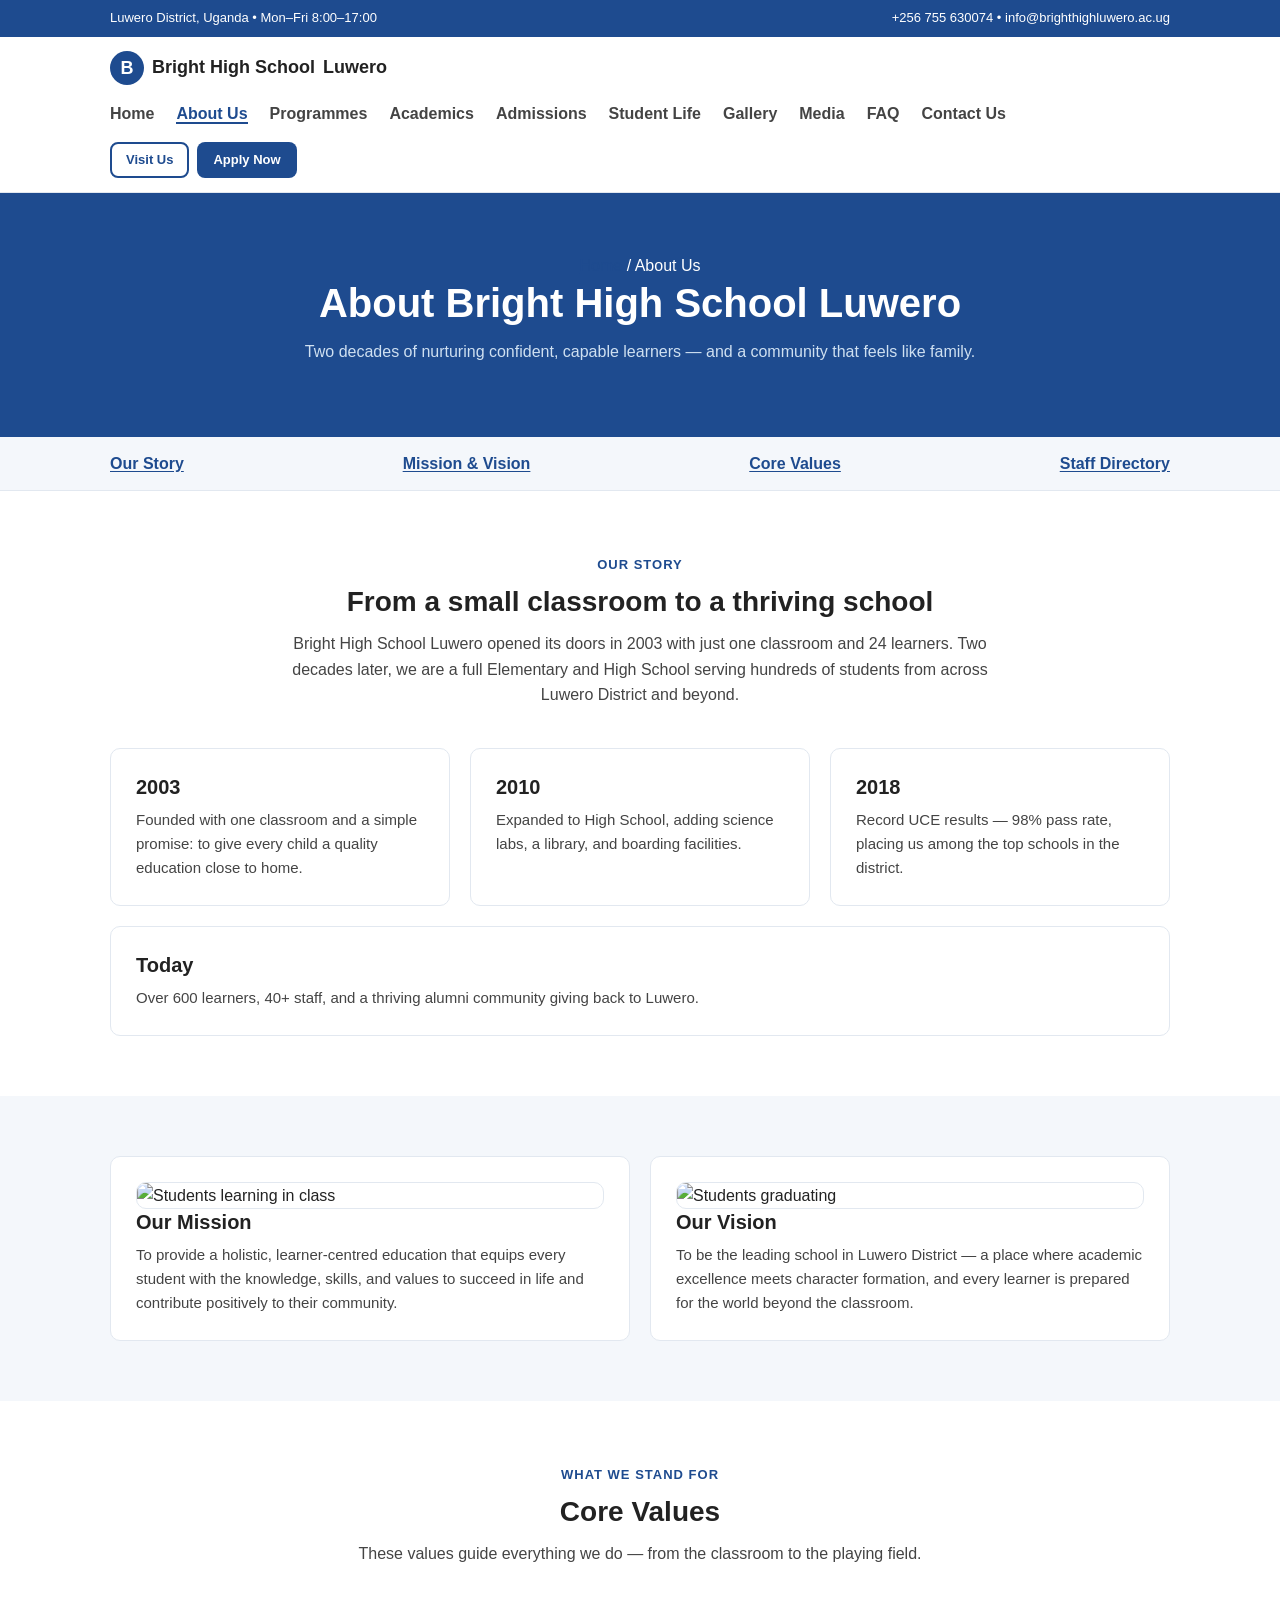
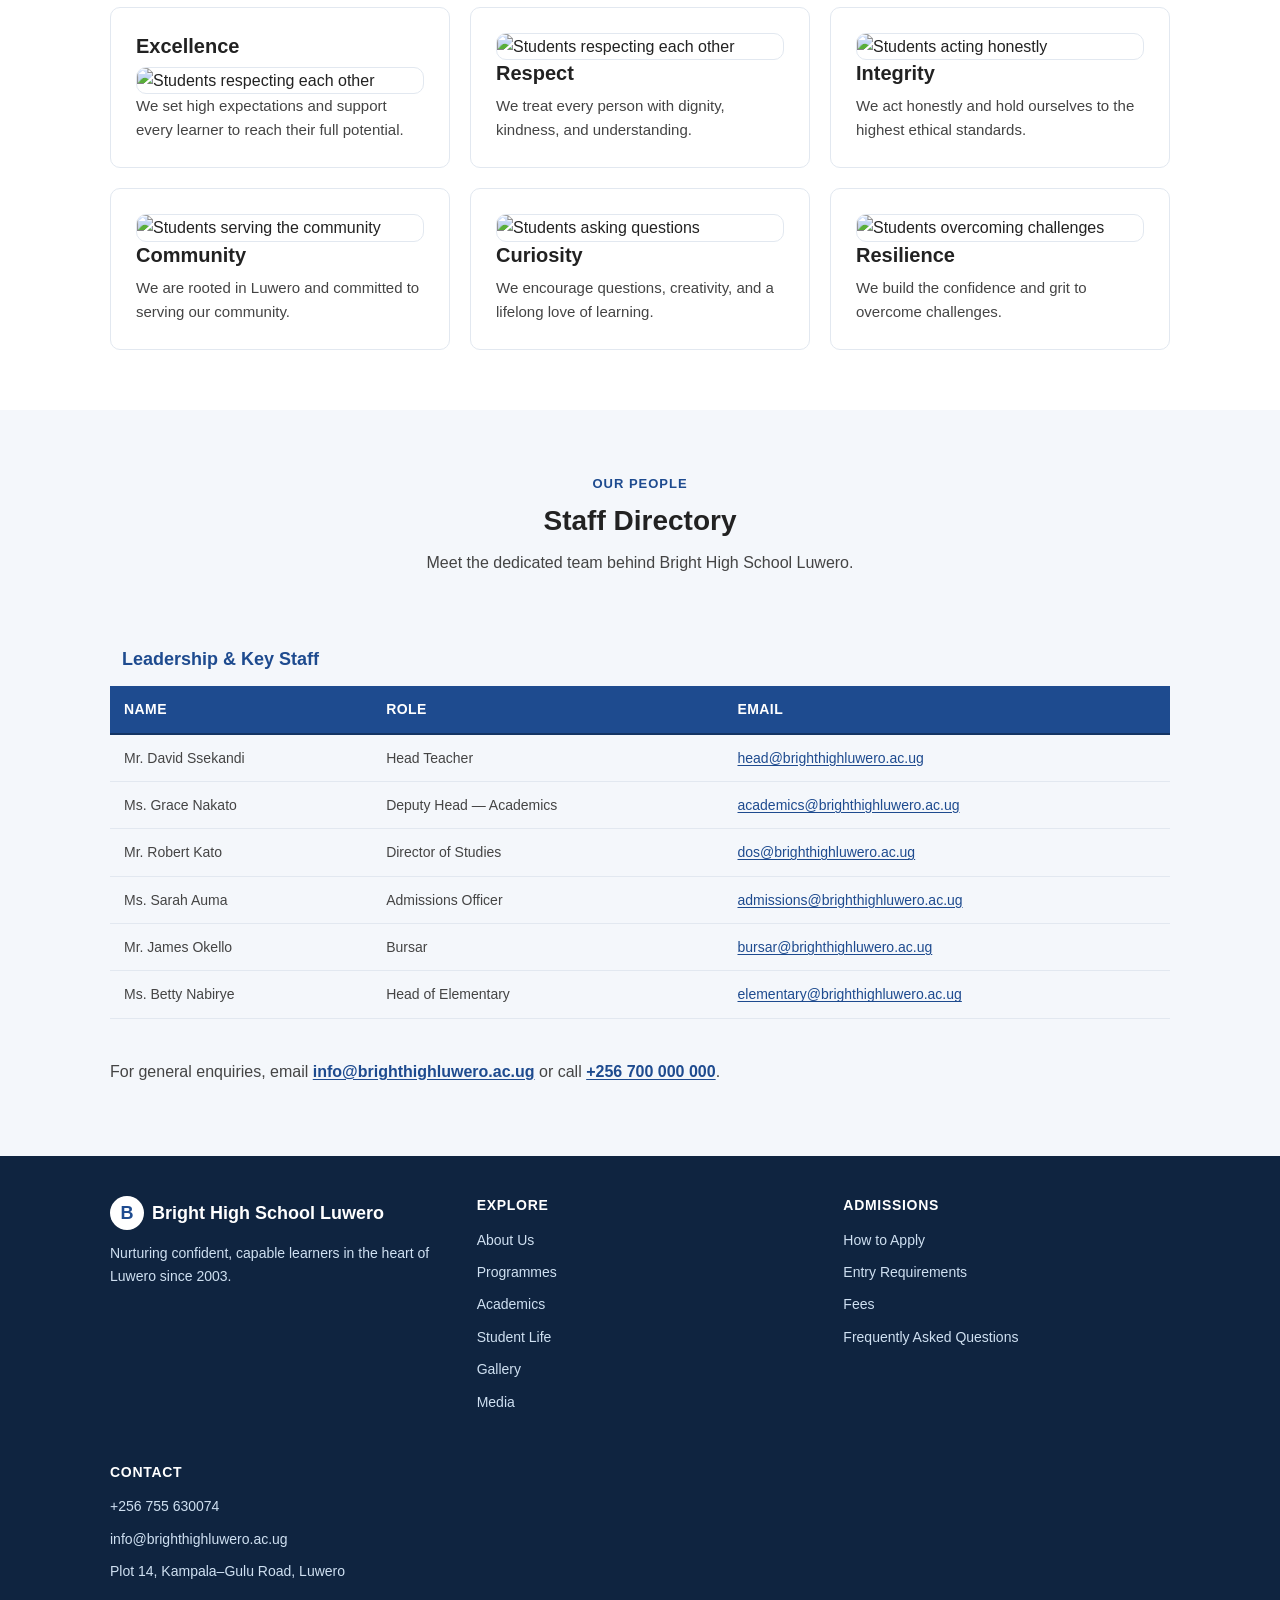
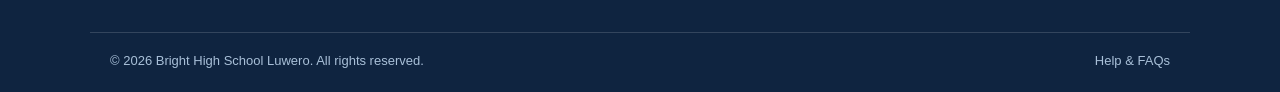
==== about.html @ 161c46fe "Add files via upload" ====
<!DOCTYPE html>
<html lang="en">
<head>
  <meta charset="UTF-8">
  <meta name="viewport" content="width=device-width, initial-scale=1.0">
  <title>About Us — Bright High School Luwero</title>
  <meta name="description" content="Learn about Bright High School Luwero — our story, mission, values, and staff.">
  <link rel="stylesheet" href="css/style.css">
</head>
<body>
  <a class="skip-link" href="#main">Skip to main content</a>

  <div class="topbar">
    <div class="container">
      <span>Luwero District, Uganda • Mon–Fri 8:00–17:00</span>
      <span>
        <a href="tel:+256755630074">+256 755 630074</a> •
        <a href="mailto:info@brighthighluwero.ac.ug">info@brighthighluwero.ac.ug</a>
      </span>
    </div>
  </div>

  <header class="site-header">
    <div class="container nav">
      <a class="brand" href="index.html">
        <span class="brand__mark">B</span>
        Bright High School
        <span>Luwero</span>
      </a>
      <nav aria-label="Main navigation">
        <ul class="nav__links">
          <li><a href="index.html">Home</a></li>
          <li><a href="about.html" aria-current="page">About Us</a></li>
          <li><a href="services.html">Programmes</a></li>
          <li><a href="academics.html">Academics</a></li>
          <li><a href="admissions.html">Admissions</a></li>
          <li><a href="student-life.html">Student Life</a></li>
          <li><a href="gallery.html">Gallery</a></li>
          <li><a href="media.html">Media</a></li>
          <li><a href="faq.html">FAQ</a></li>
          <li><a href="contact.html">Contact Us</a></li>
        </ul>
      </nav>
      <div class="nav__cta">
        <a class="btn btn--outline btn--sm" href="contact.html">Visit Us</a>
        <a class="btn btn--primary btn--sm" href="admissions.html">Apply Now</a>
      </div>
    </div>
  </header>

  <main id="main">
    <section class="page-banner">
      <div class="container">
        <nav aria-label="Breadcrumb">
          <a href="index.html">Home</a> <span>/</span> About Us
        </nav>
        <h1>About Bright High School Luwero</h1>
        <p>Two decades of nurturing confident, capable learners — and a community that feels like family.</p>
      </div>
    </section>

    <nav class="quicknav" aria-label="Page sections">
      <div class="container">
        <a href="#story">Our Story</a>
        <a href="#mission">Mission &amp; Vision</a>
        <a href="#values">Core Values</a>
        <a href="#staff">Staff Directory</a>
      </div>
    </nav>

    <!-- ===== OUR STORY ===== -->
    <section class="block" id="story">
      <div class="container">
        <div class="section-head">
          <span class="kicker">Our Story</span>
          <h2>From a small classroom to a thriving school</h2>
          <p>Bright High School Luwero opened its doors in 2003 with just one classroom and 24 learners. Two decades later, we are a full Elementary and High School serving hundreds of students from across Luwero District and beyond.</p>
        </div>
        <div class="card-grid">
          <article class="card">
            <h3>2003</h3>
            <p>Founded with one classroom and a simple promise: to give every child a quality education close to home.</p>
          </article>
          <article class="card">
            <h3>2010</h3>
            <p>Expanded to High School, adding science labs, a library, and boarding facilities.</p>
          </article>
          <article class="card">
            <h3>2018</h3>
            <p>Record UCE results — 98% pass rate, placing us among the top schools in the district.</p>
          </article>
          <article class="card">
            <h3>Today</h3>
            <p>Over 600 learners, 40+ staff, and a thriving alumni community giving back to Luwero.</p>
          </article>
        </div>
      </div>
    </section>

    <!-- ===== MISSION & VISION ===== -->
    <section class="block bg-soft" id="mission">
      <div class="container">
        <div class="card-grid">
          <article class="card">
            <img class="card__img" src="images/A1 (20).jpeg" alt="Students learning in class">
            <h3>Our Mission</h3>
            <p>To provide a holistic, learner-centred education that equips every student with the knowledge, skills, and values to succeed in life and contribute positively to their community.</p>
          </article>
          <article class="card">
            <img class="card__img" src="images/A1 (12).jpeg" alt="Students graduating">
            <h3>Our Vision</h3>
            <p>To be the leading school in Luwero District — a place where academic excellence meets character formation, and every learner is prepared for the world beyond the classroom.</p>
          </article>
        </div>
      </div>
    </section>

    <!-- ===== CORE VALUES ===== -->
    <section class="block" id="values">
      <div class="container">
        <div class="section-head">
          <span class="kicker">What We Stand For</span>
          <h2>Core Values</h2>
          <p>These values guide everything we do — from the classroom to the playing field.</p>
        </div>
        <div class="card-grid">
          <article class="card">
            <h3>Excellence</h3>
            <img class="card__img" src="images/A1 (16).jpeg" alt="Students respecting each other">
            <p>We set high expectations and support every learner to reach their full potential.</p>
          </article>
          <article class="card">
            <img class="card__img" src="images/A1 (13).jpeg" alt="Students respecting each other">
            <h3>Respect</h3>
            <p>We treat every person with dignity, kindness, and understanding.</p>
          </article>
          <article class="card">
            <img class="card__img" src="images/A1 (14).jpeg" alt="Students acting honestly">
            <h3>Integrity</h3>
            <p>We act honestly and hold ourselves to the highest ethical standards.</p>
          </article>
          <article class="card">
            <img class="card__img" src="images/A1 (15).jpeg" alt="Students serving the community">
            <h3>Community</h3>
            <p>We are rooted in Luwero and committed to serving our community.</p>
          </article>
          <article class="card">
            <img class="card__img" src="images/A1 (16).jpeg" alt="Students asking questions">
            <h3>Curiosity</h3>
            <p>We encourage questions, creativity, and a lifelong love of learning.</p>
          </article>
          <article class="card">
            <img class="card__img" src="images/A1 (17).jpeg" alt="Students overcoming challenges">
            <h3>Resilience</h3>
            <p>We build the confidence and grit to overcome challenges.</p>
          </article>
        </div>
      </div>
    </section>

    <!-- ===== STAFF DIRECTORY ===== -->
    <section class="block bg-soft" id="staff">
      <div class="container">
        <div class="section-head">
          <span class="kicker">Our People</span>
          <h2>Staff Directory</h2>
          <p>Meet the dedicated team behind Bright High School Luwero.</p>
        </div>
        <div class="staff-directory">
          <table class="staff-table">
            <caption>Leadership &amp; Key Staff</caption>
            <thead>
              <tr>
                <th scope="col">Name</th>
                <th scope="col">Role</th>
                <th scope="col">Email</th>
              </tr>
            </thead>
            <tbody>
              <tr>
                <td>Mr. David Ssekandi</td>
                <td>Head Teacher</td>
                <td><a href="mailto:head@brighthighluwero.ac.ug">head@brighthighluwero.ac.ug</a></td>
              </tr>
              <tr>
                <td>Ms. Grace Nakato</td>
                <td>Deputy Head — Academics</td>
                <td><a href="mailto:academics@brighthighluwero.ac.ug">academics@brighthighluwero.ac.ug</a></td>
              </tr>
              <tr>
                <td>Mr. Robert Kato</td>
                <td>Director of Studies</td>
                <td><a href="mailto:dos@brighthighluwero.ac.ug">dos@brighthighluwero.ac.ug</a></td>
              </tr>
              <tr>
                <td>Ms. Sarah Auma</td>
                <td>Admissions Officer</td>
                <td><a href="mailto:admissions@brighthighluwero.ac.ug">admissions@brighthighluwero.ac.ug</a></td>
              </tr>
              <tr>
                <td>Mr. James Okello</td>
                <td>Bursar</td>
                <td><a href="mailto:bursar@brighthighluwero.ac.ug">bursar@brighthighluwero.ac.ug</a></td>
              </tr>
              <tr>
                <td>Ms. Betty Nabirye</td>
                <td>Head of Elementary</td>
                <td><a href="mailto:elementary@brighthighluwero.ac.ug">elementary@brighthighluwero.ac.ug</a></td>
              </tr>
            </tbody>
          </table>
        </div>
        <p class="contact-info">
          For general enquiries, email <a href="mailto:info@brighthighluwero.ac.ug">info@brighthighluwero.ac.ug</a> or call <a href="tel:+256700000000">+256 700 000 000</a>.
        </p>
      </div>
    </section>
  </main>

  <footer class="site-footer">
    <div class="container">
      <div>
        <a class="brand" href="index.html">
          <span class="brand__mark">B</span>
          Bright High School Luwero
        </a>
        <p>Nurturing confident, capable learners in the heart of Luwero since 2003.</p>
      </div>
      <div>
        <h3>Explore</h3>
        <ul>
          <li><a href="about.html">About Us</a></li>
          <li><a href="services.html">Programmes</a></li>
          <li><a href="academics.html">Academics</a></li>
          <li><a href="student-life.html">Student Life</a></li>
          <li><a href="gallery.html">Gallery</a></li>
          <li><a href="media.html">Media</a></li>
        </ul>
      </div>
      <div>
        <h3>Admissions</h3>
        <ul>
          <li><a href="admissions.html#steps">How to Apply</a></li>
          <li><a href="admissions.html#requirements">Entry Requirements</a></li>
          <li><a href="admissions.html#fees">Fees</a></li>
          <li><a href="faq.html">Frequently Asked Questions</a></li>
        </ul>
      </div>
      <div>
        <h3>Contact</h3>
        <ul>
          <li><a href="tel:+256755630074">+256 755 630074</a></li>
          <li><a href="mailto:info@brighthighluwero.ac.ug">info@brighthighluwero.ac.ug</a></li>
          <li>Plot 14, Kampala–Gulu Road, Luwero</li>
        </ul>
      </div>
    </div>
    <div class="container foot-bottom">
      <span>© 2026 Bright High School Luwero. All rights reserved.</span>
      <span><a href="faq.html">Help &amp; FAQs</a></span>
    </div>
  </footer>
</body>
</html>
---- css/style.css ----
/* =========================================================
   Bright High School Luwero — style.css
   ========================================================= */

:root {
  --primary:       #1e4b8f;
  --primary-dark:  #143463;
  --primary-soft:  #cfe0f1;
  --ink:           #222222;
  --ink-soft:      #444444;
  --ink-muted:     #555555;
  --bg-soft:       #f4f7fb;
  --border:        #e2e8f0;
  --focus:         #111827;
  --white:         #ffffff;
  --link-visited:  #5b21b6;
  --link-active:   #7c2d12;
  --danger:        #b91c1c;
  --danger-bg:     #fef2f2;
  --success:       #15803d;

  --sp-1: 8px; --sp-2: 14px; --sp-3: 20px; --sp-4: 25px;
  --sp-5: 40px; --sp-6: 60px;
}

* { margin: 0; padding: 0; box-sizing: border-box; }
html { scroll-behavior: smooth; }
html, body { max-width: 100%; }
body {
  font-family: Arial, Helvetica, sans-serif;
  font-size: 16px;
  color: var(--ink);
  line-height: 1.6;
  background: var(--white);
  overflow-x: hidden;
}
img, video, iframe, svg { max-width: 100%; height: auto; display: block; }
img { overflow-wrap: anywhere; }
p, li, td, th, h1, h2, h3, h4 { overflow-wrap: break-word; }
ul { list-style: none; }

h1 { font-size: 40px; margin-bottom: 16px; line-height: 1.2; }
h2 { font-size: 28px; margin-bottom: 12px; line-height: 1.25; }
h3 { font-size: 20px; margin-bottom:  8px; line-height: 1.3; }
h4 { font-size: 16px; margin-bottom:  8px; line-height: 1.4; }
p  { color: var(--ink-soft); margin-bottom: 12px; }

a { color: inherit; text-decoration: none; }
main a:link:not(.btn):not(.card)    { color: var(--primary); text-decoration: underline; text-underline-offset: 2px; }
main a:visited:not(.btn):not(.card) { color: var(--link-visited); text-decoration: underline; text-underline-offset: 2px; }
main a:hover:not(.btn):not(.card)   { color: var(--primary-dark); }
main a:active:not(.btn):not(.card)  { color: var(--link-active); }
main a[href^="http"]:not([href*="brighthighluwero.ac.ug"])::after {
  content: " \2197"; font-size: 0.85em; margin-left: 2px; color: var(--ink-muted);
}
main a.btn, main a.btn:link, main a.btn:visited,
main a.btn:hover, main a.btn:active,
main a.card, main a.card:link, main a.card:visited,
main a.card:hover, main a.card:active { text-decoration: none; }

a:focus-visible, button:focus-visible,
input:focus-visible, select:focus-visible, textarea:focus-visible,
summary:focus-visible, .btn:focus-visible, .card:focus-visible {
  outline: 3px solid var(--focus);
  outline-offset: 3px;
  border-radius: 4px;
}

.skip-link {
  position: absolute; left: 1rem; top: -100px;
  background: var(--white); color: var(--ink);
  padding: 12px 16px; border: 2px solid var(--ink);
  border-radius: 6px; font-weight: bold; z-index: 1000;
  transition: top 0.2s ease-in-out;
}
.skip-link:focus { top: 1rem; }

a, .btn, .card, .nav__links a,
.site-footer ul a, input, select, textarea, .skip-link {
  transition:
    background-color 0.2s ease,
    color 0.2s ease,
    border-color 0.2s ease,
    box-shadow 0.2s ease,
    transform 0.2s ease;
}

.card:hover { transform: translateY(-2px); box-shadow: 0 6px 16px rgba(15, 36, 64, 0.08); }

@keyframes fadeInUp {
  from { opacity: 0; transform: translateY(14px); }
  to   { opacity: 1; transform: translateY(0);    }
}
.hero h1              { animation: fadeInUp 0.55s ease-out both; }
.hero .lead           { animation: fadeInUp 0.55s ease-out 0.08s both; }
.hero__actions        { animation: fadeInUp 0.55s ease-out 0.16s both; }
.hero__stats          { animation: fadeInUp 0.55s ease-out 0.24s both; }

@media (prefers-reduced-motion: reduce) {
  *, *::before, *::after {
    animation-duration: 0.001ms !important;
    animation-iteration-count: 1 !important;
    transition-duration: 0.001ms !important;
    scroll-behavior: auto !important;
  }
  .card:hover { transform: none; box-shadow: none; }
}

.container { max-width: 1100px; margin: 0 auto; padding: 0 var(--sp-3); width: 100%; }
.container--wide { max-width: 1200px; margin: 0 auto; padding: 0 var(--sp-3); }
.text-center { text-align: center; }

.quicknav { background: var(--bg-soft); padding: var(--sp-2) 0; border-bottom: 1px solid var(--border); }
.quicknav .container { display: flex; justify-content: space-between; flex-wrap: wrap; gap: var(--sp-1); font-weight: bold; }
.quicknav a:hover, .quicknav a:focus-visible { text-decoration: underline; }

.card { display: block; background: var(--white); border: 1px solid var(--border); border-radius: 10px; padding: var(--sp-4); color: inherit; min-width: 0; }
.card:hover { border-color: var(--primary); }
.card p { font-size: 15px; margin-bottom: 0; }
.card__img { display: block; width: 100%; height: auto; border-radius: 10px; background: var(--white); border: 1px solid var(--border); }
.card__caption { font-size: 1rem; color: var(--ink-soft); margin-top: 6px; text-align: center; }

.block .container > div, .card-grid { display: flex; flex-wrap: wrap; gap: var(--sp-3); }
.block .container > div > .card, .card-grid > .card { flex: 1 1 calc(33.33% - 14px); min-width: 240px; }
.block .container > div.section-head, .section-head { display: block; flex: none; text-align: center; max-width: 700px; margin: 0 auto var(--sp-5); }

.gallery-grid { display: grid; grid-template-columns: repeat(auto-fill, minmax(240px, 1fr)); gap: var(--sp-3); }
.gallery-grid > .card { flex: none; width: auto; }
.gallery-grid .card__img { aspect-ratio: 4 / 3; object-fit: cover; }

.topbar { background: var(--primary); color: var(--white); font-size: 13px; padding: var(--sp-1) 0; }
.topbar .container { display: flex; justify-content: space-between; flex-wrap: wrap; gap: var(--sp-1); }
.topbar a { color: var(--white); }
.topbar a:hover, .topbar a:focus-visible { text-decoration: underline; }

.site-header { background: var(--white); border-bottom: 1px solid var(--border); padding: var(--sp-2) 0; }
.nav { display: flex; align-items: center; justify-content: space-between; flex-wrap: wrap; gap: 16px; }
.brand { display: flex; align-items: center; gap: var(--sp-1); font-size: 18px; font-weight: bold; color: var(--ink); }
.brand__mark { display: inline-block; width: 34px; height: 34px; line-height: 34px; text-align: center; border-radius: 50%; background: var(--primary); color: var(--white); }
.nav__links { display: flex; flex-wrap: wrap; gap: 22px; }
.nav__links a { color: var(--ink-soft); font-weight: bold; }
.nav__links a:hover, .nav__links a:focus-visible { color: var(--primary); }
.nav__links a[aria-current="page"] { color: var(--primary); border-bottom: 2px solid var(--primary); }
.nav__cta { display: flex; gap: var(--sp-1); }

.btn { display: inline-block; padding: 12px 22px; border-radius: 8px; font-weight: bold; font-size: 15px; border: 2px solid transparent; line-height: 1.2; min-height: 44px; }
.btn--primary { background: var(--primary); color: var(--white); }
.btn--primary:hover { background: var(--primary-dark); }
.btn--outline { color: var(--primary); border-color: var(--primary); background: var(--white); }
.btn--outline:hover { background: var(--primary); color: var(--white); }
.btn--ghost { color: var(--primary); background: transparent; }
.btn--ghost:hover { background: var(--bg-soft); }
.btn--sm { padding: 8px 14px; font-size: 13px; min-height: 36px; }

.hero { background: var(--bg-soft); padding: var(--sp-6) 0; }
.hero .container { display: grid; grid-template-columns: 2fr 1fr; gap: var(--sp-5); align-items: start; }
.hero .container > * { min-width: 0; }
.hero .container > h1, .hero .container > .lead, .hero .container > .hero__actions, .hero .container > .hero__stats, .hero .container > figure { grid-column: 1 / 2; }
.hero .container > .hero__card { grid-column: 2 / 3; grid-row: 1 / span 5; }
.hero .accent { color: var(--primary); }
.hero .lead { font-size: 17px; margin-bottom: var(--sp-4); }
.hero__actions { display: flex; gap: var(--sp-2); flex-wrap: wrap; margin-bottom: var(--sp-5); }
.hero__stats { display: flex; gap: var(--sp-5); flex-wrap: wrap; }
.hero__stats > div { display: flex; flex-direction: column; }
.hero__stats b { font-size: 24px; color: var(--primary); }
.hero__stats span { font-size: 14px; color: var(--ink-soft); }
.hero__card { background: var(--white); border: 1px solid var(--border); border-radius: 10px; padding: var(--sp-4); }
.hero__card .muted { color: var(--ink-soft); font-size: 14px; margin-bottom: var(--sp-3); }

.mini-form div { margin-bottom: var(--sp-2); }
.mini-form label { display: block; font-size: 14px; font-weight: bold; margin-bottom: 5px; color: var(--ink); }
.mini-form input, .mini-form select, .mini-form textarea { display: block; width: 100%; padding: 12px 14px; border-radius: 8px; border: 1px solid var(--border); font-size: 15px; font-family: inherit; color: var(--ink); background: var(--white); }
.mini-form input:hover, .mini-form select:hover, .mini-form textarea:hover { border-color: var(--primary); }
.mini-form input:focus, .mini-form select:focus, .mini-form textarea:focus { outline: none; border-color: var(--primary); box-shadow: 0 0 0 2px rgba(30, 75, 143, 0.2); }
.mini-form textarea { min-height: 100px; resize: vertical; }
.mini-form button { width: 100%; padding: 14px 0; border-radius: 8px; font-weight: bold; font-size: 15px; }
.mini-form fieldset { border: 1px solid var(--border); border-radius: 8px; padding: 16px 18px 8px; margin-bottom: 16px; min-width: 0; }
.mini-form legend { font-weight: bold; color: var(--primary); padding: 0 6px; }

.mini-form input:user-invalid, .mini-form select:user-invalid, .mini-form textarea:user-invalid { border-color: var(--danger); background: var(--danger-bg); }
.mini-form input:required:valid:not(:placeholder-shown), .mini-form select:required:valid, .mini-form textarea:required:valid { border-color: var(--success); }

.radio-group { border: none; padding: 0; margin: 0 0 14px 0; }
.radio-group legend { font-size: 14px; font-weight: bold; color: var(--ink); padding: 0; margin-bottom: 8px; }
.radio-group__options { display: flex; flex-wrap: wrap; gap: 16px; }
.radio-group__options label { display: inline-flex; align-items: center; gap: 6px; font-size: 14px; font-weight: normal; margin-bottom: 0; cursor: pointer; }
.radio-group input[type="radio"] { width: auto; margin: 0; accent-color: var(--primary); }

.card iframe { width: 100%; height: 300px; border: 1px solid var(--border); border-radius: 10px; display: block; }
video { border-radius: 10px; }

.contact-info { font-size: 16px; color: var(--ink-soft); margin-top: var(--sp-3); }
.contact-info a { color: var(--primary); font-weight: bold; }
.contact-info a:hover, .contact-info a:focus-visible { text-decoration: underline; }

.req-list { list-style: disc inside; padding-left: 0; }
.req-list li { margin-bottom: 6px; color: var(--ink-soft); font-size: 15px; }

.block { padding: var(--sp-6) 0; }
.bg-soft { background: var(--bg-soft); }
.kicker { display: inline-block; font-size: 13px; font-weight: bold; letter-spacing: 1px; text-transform: uppercase; color: var(--primary); margin-bottom: var(--sp-1); }
.page-banner { background: var(--primary); color: var(--white); padding: var(--sp-6) 0; text-align: center; }
.page-banner h1 { color: var(--white); margin-bottom: 12px; }
.page-banner p { color: var(--primary-soft); font-size: 16px; }
.page-banner a { color: var(--white); text-decoration: underline; }

.cta-band { background: var(--bg-soft); padding: var(--sp-5) 0; text-align: center; border-top: 1px solid var(--border); border-bottom: 1px solid var(--border); }
.cta-band h2 { color: var(--primary); }
.cta-band p { color: var(--ink-soft); margin-bottom: var(--sp-3); }
.cta-band .btn { margin: 4px; }

.apply-wrap { background: var(--primary); color: var(--white); border-radius: 10px; padding: var(--sp-5) var(--sp-4); text-align: center; }
.apply-wrap h2 { color: var(--white); }
.apply-wrap p { color: var(--primary-soft); margin-bottom: var(--sp-3); }

.staff-table { width: 100%; border-collapse: collapse; border-spacing: 0; margin: var(--sp-3) 0; font-size: 14px; }
.staff-table caption { caption-side: top; text-align: left; font-size: 18px; font-weight: bold; color: var(--primary); padding: 10px 12px 12px; }
.staff-table thead th { background: var(--primary); color: var(--white); text-align: left; font-weight: bold; padding: 12px var(--sp-2); font-size: 14px; text-transform: uppercase; letter-spacing: 0.03em; border-bottom: 2px solid var(--primary-dark); }
.staff-table tbody td, .staff-table tbody th { padding: 12px var(--sp-2); border-bottom: 1px solid var(--border); color: var(--ink-soft); font-size: 14px; vertical-align: top; }
.staff-table td[rowspan], .staff-table td[colspan], .staff-table th[rowspan], .staff-table th[colspan] { vertical-align: middle; }
.staff-table tbody tr:nth-child(even) { background: var(--bg-soft); }
.staff-table tbody tr:hover { background: #e8eef7; }
.staff-table tfoot th, .staff-table tfoot td { padding: 12px var(--sp-2); background: var(--bg-soft); font-weight: bold; color: var(--primary); font-size: 14px; border-top: 2px solid var(--primary); border-bottom: 2px solid var(--primary); }
.table-wrap, .staff-directory, .fee-table-wrap { overflow-x: auto; -webkit-overflow-scrolling: touch; max-width: 100%; }

.site-footer { background: #0f2440; color: var(--primary-soft); padding: var(--sp-5) 0 var(--sp-3); font-size: 14px; line-height: 1.6; }
.site-footer .container:first-child { display: flex; flex-wrap: wrap; gap: var(--sp-5); }
.site-footer .container:first-child > div { flex: 1 1 calc(25% - 24px); min-width: 180px; }
.site-footer .brand { display: inline-flex; align-items: center; gap: var(--sp-1); color: var(--white); font-size: 18px; font-weight: bold; margin-bottom: 12px; }
.site-footer .brand span { display: inline-block; width: 34px; height: 34px; line-height: 34px; text-align: center; border-radius: 50%; background: var(--white); color: var(--primary); font-weight: bold; }
.site-footer p { color: var(--primary-soft); font-size: 14px; margin: 0; }
.site-footer h3, .site-footer h4 { color: var(--white); font-size: 14px; font-weight: bold; text-transform: uppercase; letter-spacing: 0.05em; margin: 0 0 var(--sp-2); }
.site-footer ul { padding: 0; margin: 0; }
.site-footer ul li { margin-bottom: 10px; font-size: 14px; }
.site-footer ul a { color: var(--primary-soft); }
.site-footer ul a:hover, .site-footer ul a:focus-visible { color: var(--white); text-decoration: underline; }
.foot-bottom { display: flex; justify-content: space-between; flex-wrap: wrap; gap: var(--sp-1); margin-top: var(--sp-5); padding-top: 18px; border-top: 1px solid rgba(255, 255, 255, 0.15); font-size: 13px; color: #a9c0d8; }
.foot-bottom a { color: #a9c0d8; }
.foot-bottom a:hover, .foot-bottom a:focus-visible { color: var(--white); text-decoration: underline; }

@media (max-width: 900px) {
  h1 { font-size: 32px; }
  h2 { font-size: 24px; }
  .hero .container { grid-template-columns: 1fr; }
  .hero .container > .hero__card { grid-column: 1 / -1; grid-row: auto; }
  .block .container > div > .card, .card-grid > .card { flex: 1 1 calc(50% - 10px); }
  .nav__links { justify-content: flex-start; }
}

@media (max-width: 600px) {
  h1 { font-size: 26px; }
  h2 { font-size: 22px; }
  h3 { font-size: 18px; }
  .block { padding: var(--sp-5) 0; }
  .page-banner { padding: var(--sp-5) 0; }
  .block .container > div > .card, .card-grid > .card { flex: 1 1 100%; }
  .nav__links { gap: var(--sp-2); }
  .hero__actions .btn, .cta-band .btn { width: 100%; }
  .radio-group__options { gap: 10px; flex-direction: column; }
}

@media (max-width: 360px) {
  .container { padding: 0 14px; }
  .nav__links { gap: 10px; }
  .staff-table { font-size: 13px; }
  .staff-table thead th, .staff-table tbody td, .staff-table tbody th { padding: 8px; }
}
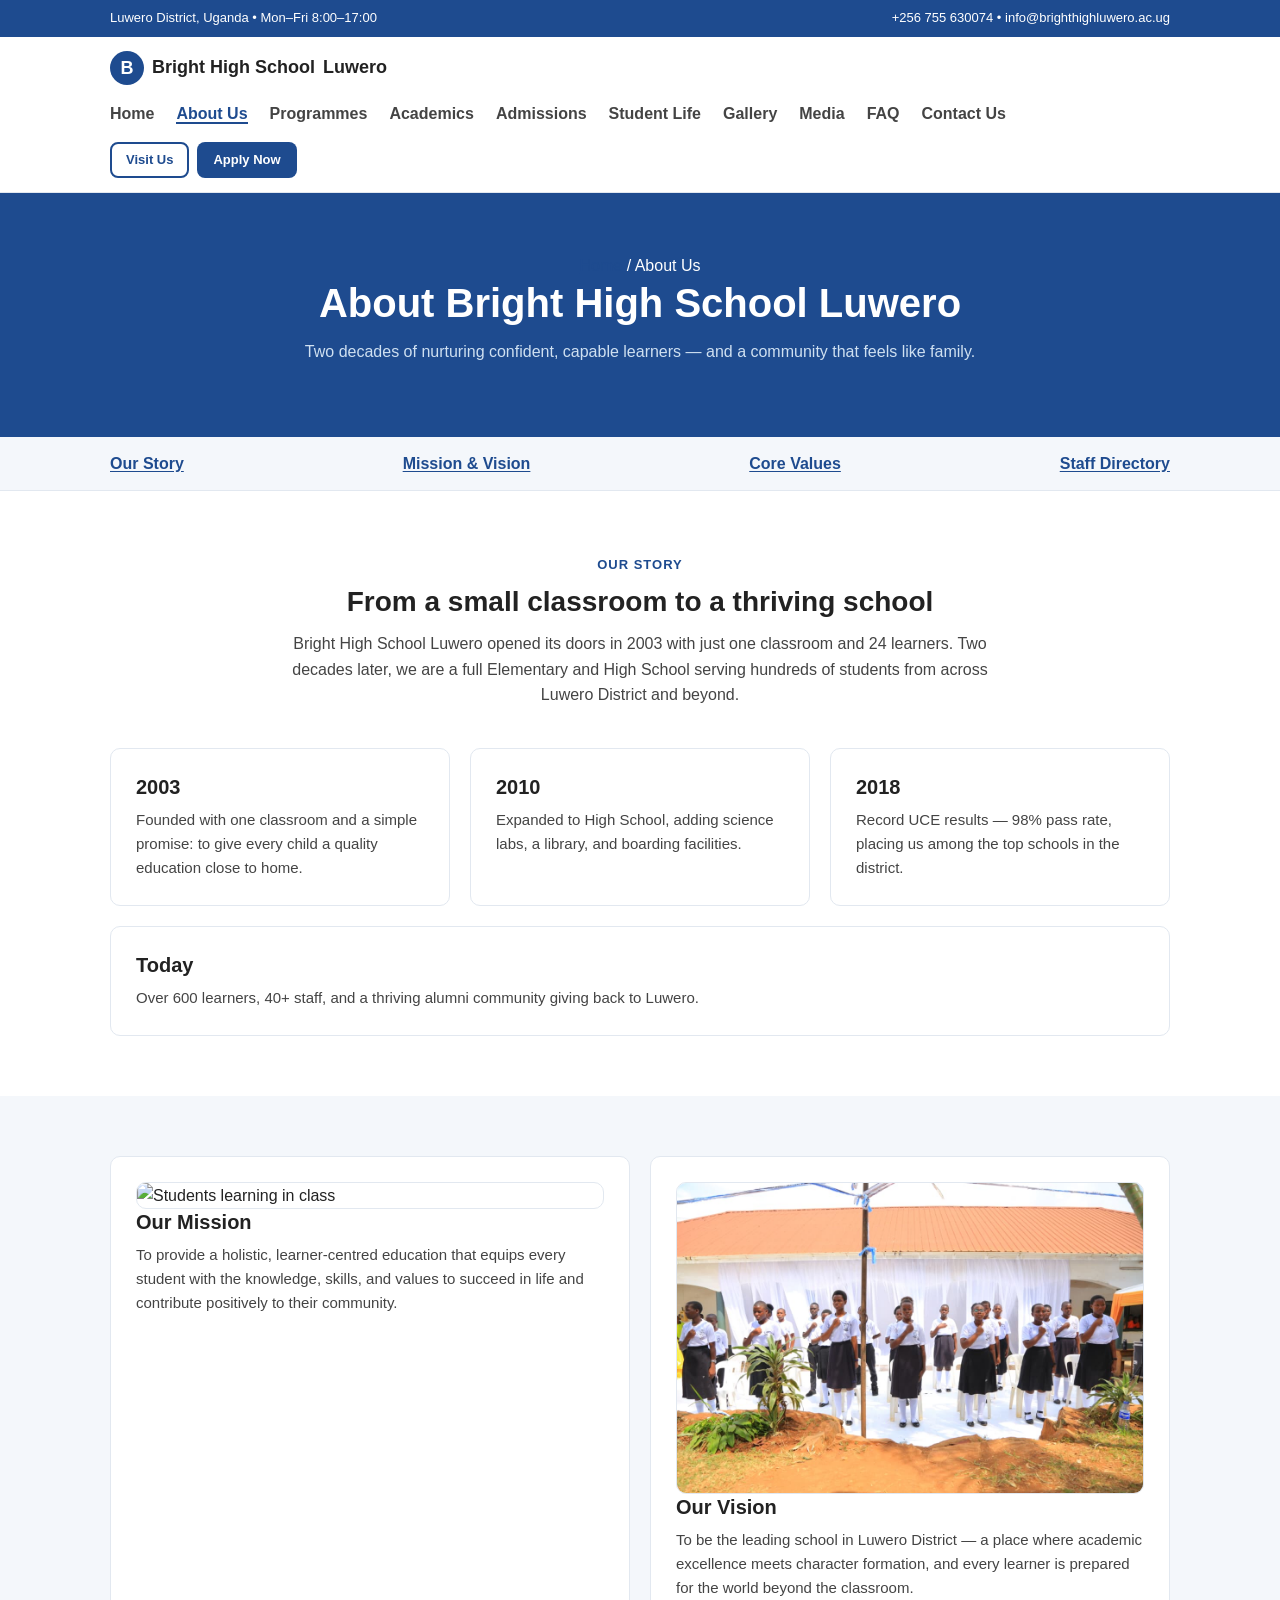
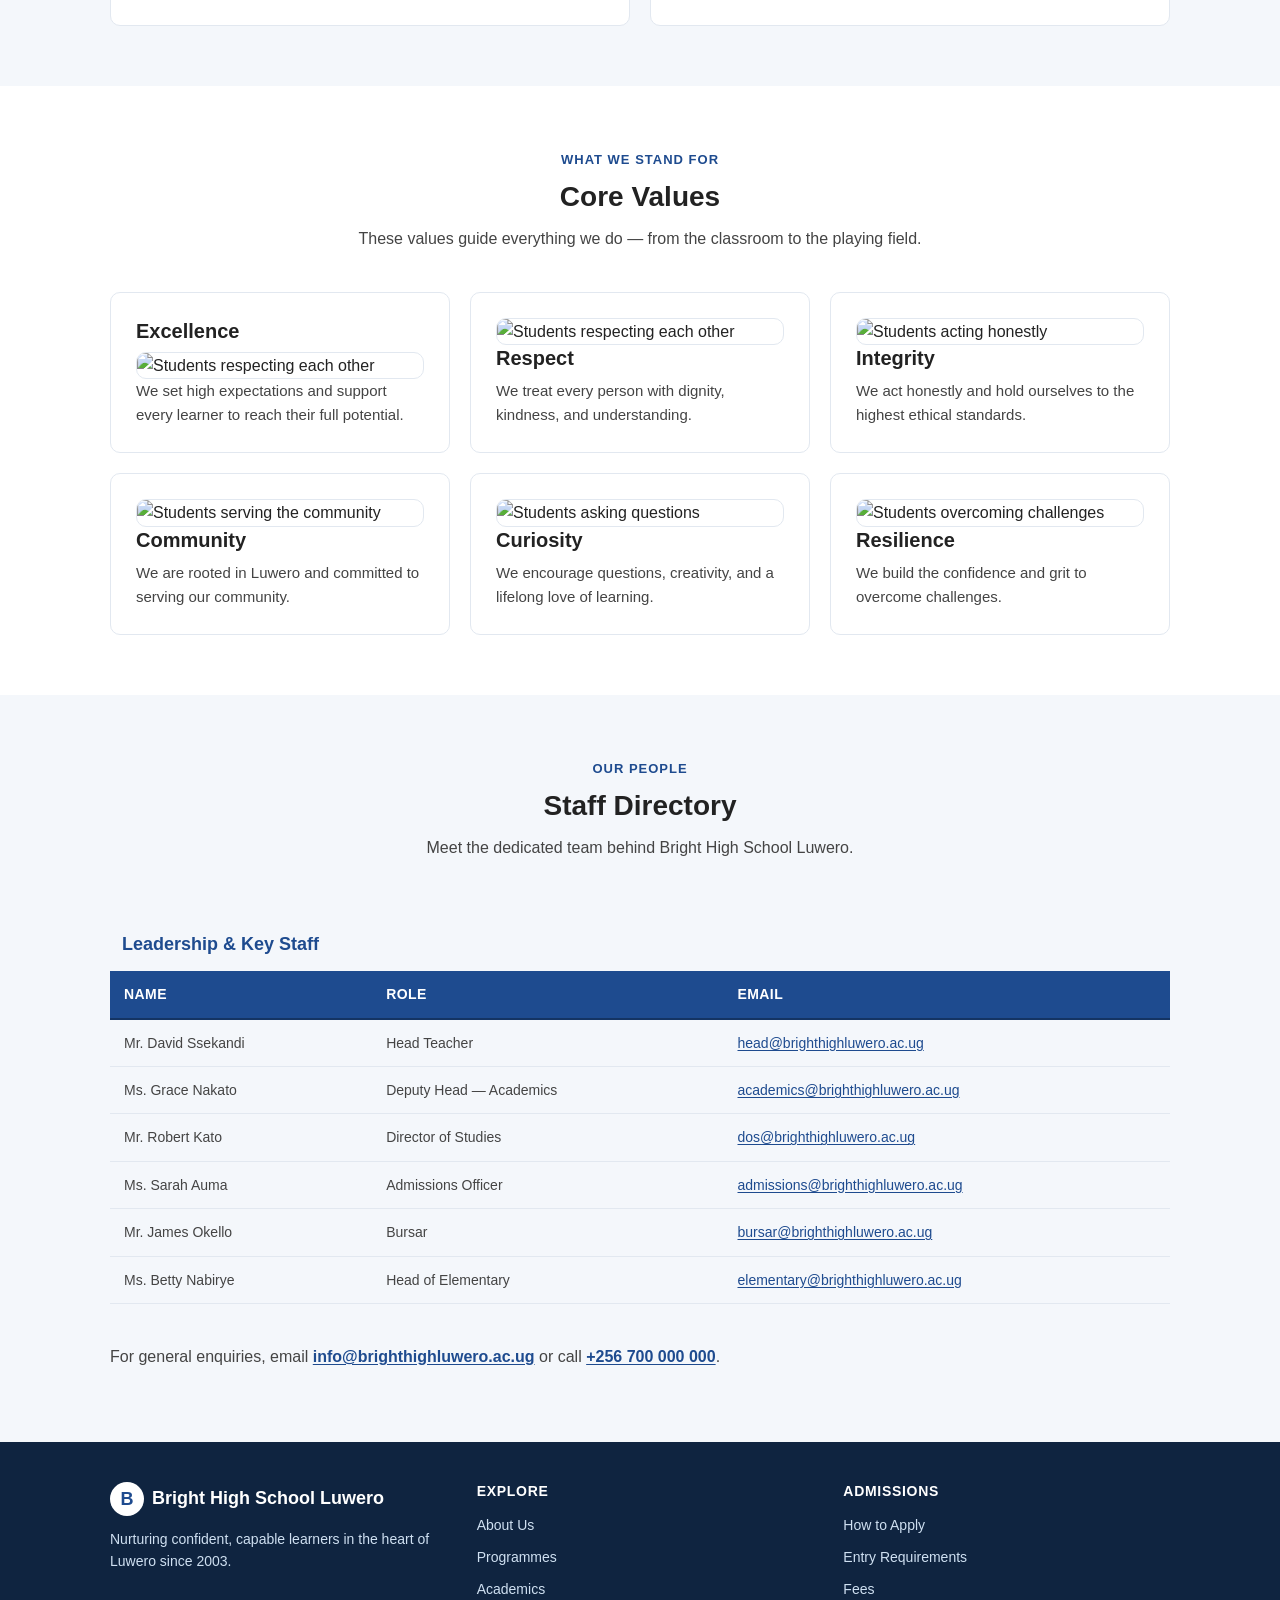
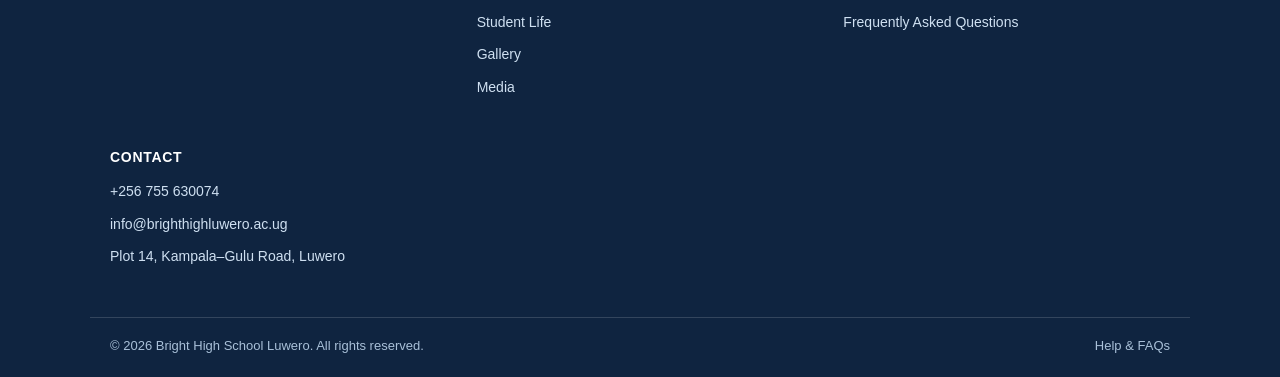
==== commit 6ce1061f: "Update about.html" ====
--- a/about.html
+++ b/about.html
@@ -8,7 +8,7 @@
   <link rel="stylesheet" href="css/style.css">
 </head>
 <body>
-  <a class="skip-link" href="#main">Skip to main content</a>
+ 
 
   <div class="topbar">
     <div class="container">
@@ -68,7 +68,6 @@
       </div>
     </nav>
 
-    <!-- ===== OUR STORY ===== -->
     <section class="block" id="story">
       <div class="container">
         <div class="section-head">
@@ -97,7 +96,6 @@
       </div>
     </section>
 
-    <!-- ===== MISSION & VISION ===== -->
     <section class="block bg-soft" id="mission">
       <div class="container">
         <div class="card-grid">
@@ -107,7 +105,7 @@
             <p>To provide a holistic, learner-centred education that equips every student with the knowledge, skills, and values to succeed in life and contribute positively to their community.</p>
           </article>
           <article class="card">
-            <img class="card__img" src="images/A1 (12).jpeg" alt="Students graduating">
+            <img class="card__img" src="images/A1 -12.jpeg" alt="Students graduating">
             <h3>Our Vision</h3>
             <p>To be the leading school in Luwero District — a place where academic excellence meets character formation, and every learner is prepared for the world beyond the classroom.</p>
           </article>
@@ -115,7 +113,6 @@
       </div>
     </section>
 
-    <!-- ===== CORE VALUES ===== -->
     <section class="block" id="values">
       <div class="container">
         <div class="section-head">
@@ -126,31 +123,31 @@
         <div class="card-grid">
           <article class="card">
             <h3>Excellence</h3>
-            <img class="card__img" src="images/A1 (16).jpeg" alt="Students respecting each other">
+            <img class="card__img" src="images/.jpeg" alt="Students respecting each other">
             <p>We set high expectations and support every learner to reach their full potential.</p>
           </article>
           <article class="card">
-            <img class="card__img" src="images/A1 (13).jpeg" alt="Students respecting each other">
+            <img class="card__img" src="images/.jpeg" alt="Students respecting each other">
             <h3>Respect</h3>
             <p>We treat every person with dignity, kindness, and understanding.</p>
           </article>
           <article class="card">
-            <img class="card__img" src="images/A1 (14).jpeg" alt="Students acting honestly">
+            <img class="card__img" src="images/.jpeg" alt="Students acting honestly">
             <h3>Integrity</h3>
             <p>We act honestly and hold ourselves to the highest ethical standards.</p>
           </article>
           <article class="card">
-            <img class="card__img" src="images/A1 (15).jpeg" alt="Students serving the community">
+            <img class="card__img" src="images/.jpeg" alt="Students serving the community">
             <h3>Community</h3>
             <p>We are rooted in Luwero and committed to serving our community.</p>
           </article>
           <article class="card">
-            <img class="card__img" src="images/A1 (16).jpeg" alt="Students asking questions">
+            <img class="card__img" src="images/.jpeg" alt="Students asking questions">
             <h3>Curiosity</h3>
             <p>We encourage questions, creativity, and a lifelong love of learning.</p>
           </article>
           <article class="card">
-            <img class="card__img" src="images/A1 (17).jpeg" alt="Students overcoming challenges">
+            <img class="card__img" src="images/.jpeg" alt="Students overcoming challenges">
             <h3>Resilience</h3>
             <p>We build the confidence and grit to overcome challenges.</p>
           </article>
@@ -158,7 +155,6 @@
       </div>
     </section>
 
-    <!-- ===== STAFF DIRECTORY ===== -->
     <section class="block bg-soft" id="staff">
       <div class="container">
         <div class="section-head">
@@ -261,4 +257,4 @@
     </div>
   </footer>
 </body>
-</html>+</html>
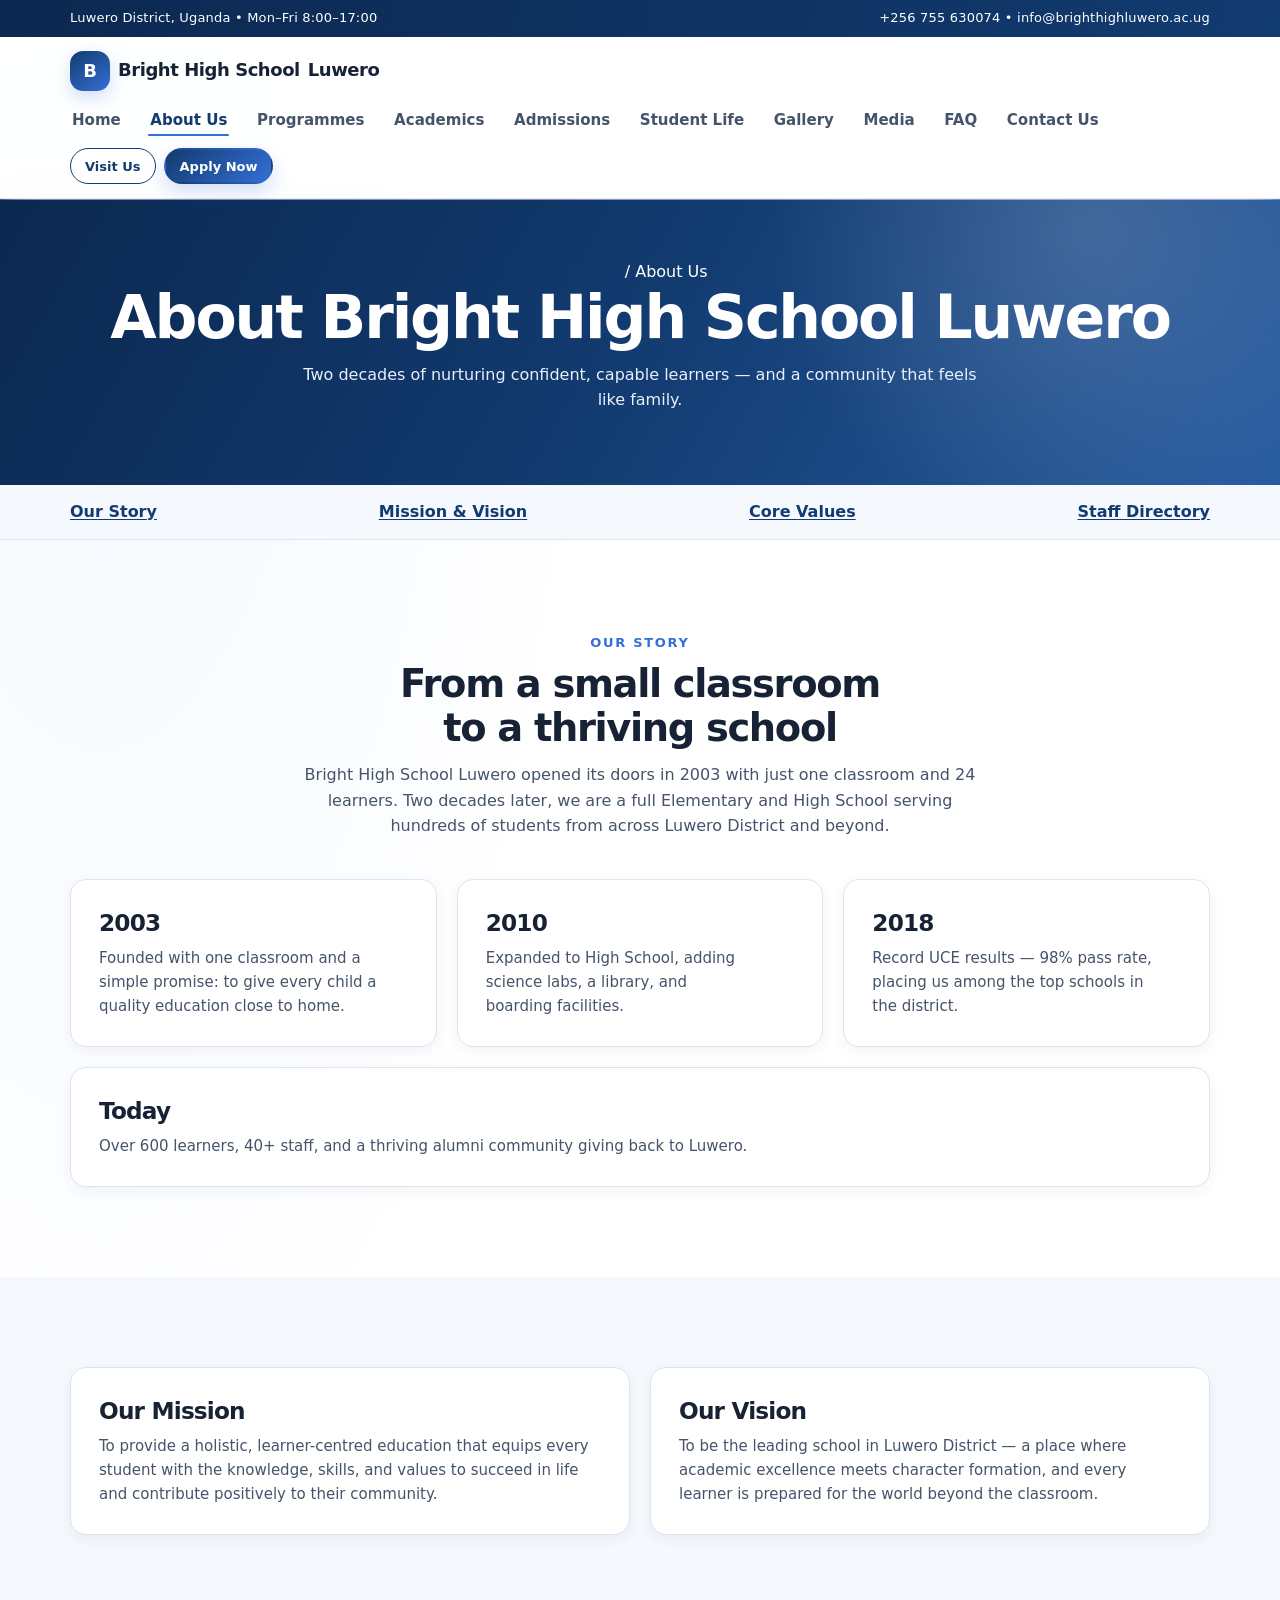
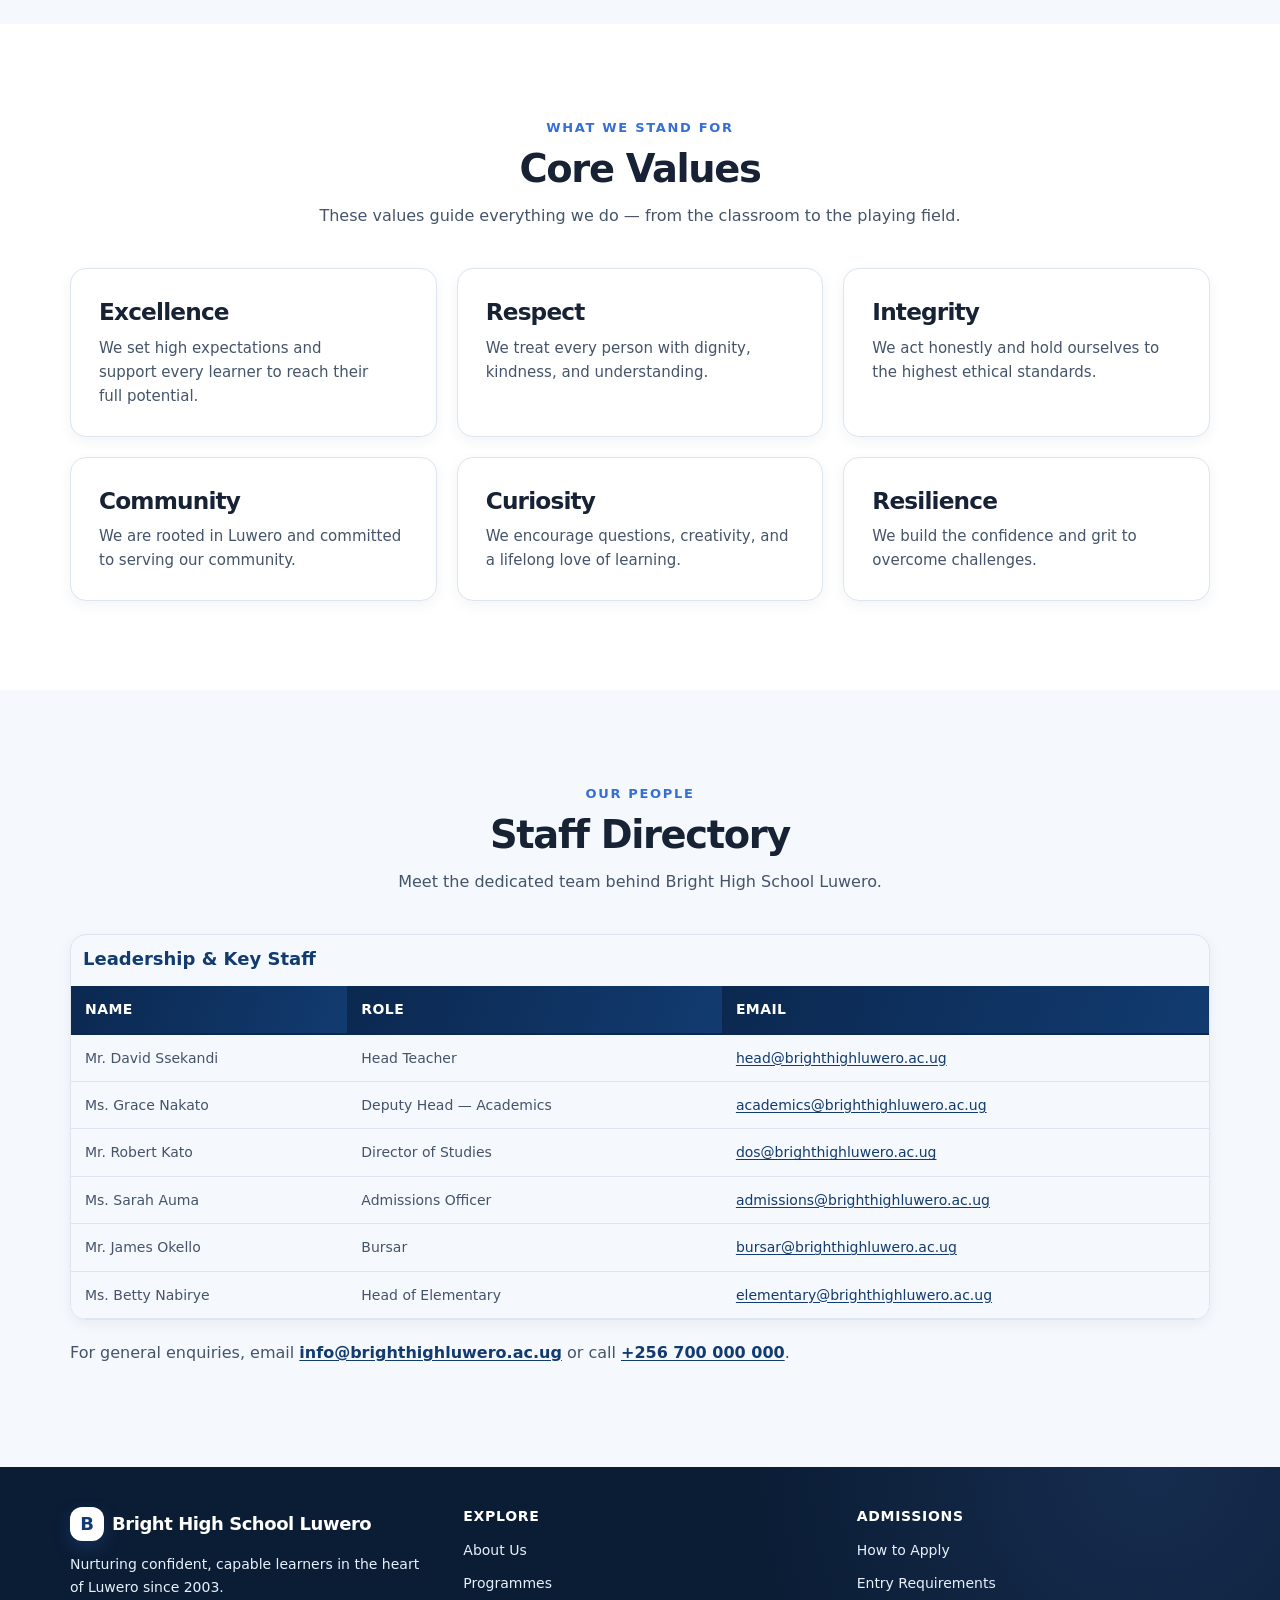
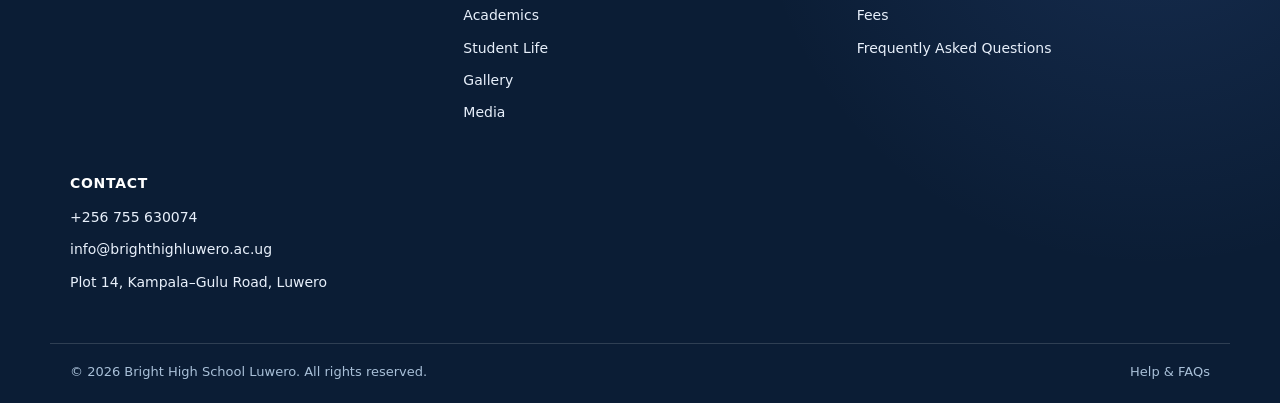
==== commit 1e554549: "THE PROJECT FOR MUGERWA MARVIN AND MUKISA ALIVIN" ====
--- a/about.html
+++ b/about.html
@@ -100,12 +100,10 @@
       <div class="container">
         <div class="card-grid">
           <article class="card">
-            <img class="card__img" src="images/A1 (20).jpeg" alt="Students learning in class">
             <h3>Our Mission</h3>
             <p>To provide a holistic, learner-centred education that equips every student with the knowledge, skills, and values to succeed in life and contribute positively to their community.</p>
           </article>
           <article class="card">
-            <img class="card__img" src="images/A1 -12.jpeg" alt="Students graduating">
             <h3>Our Vision</h3>
             <p>To be the leading school in Luwero District — a place where academic excellence meets character formation, and every learner is prepared for the world beyond the classroom.</p>
           </article>
@@ -123,31 +121,25 @@
         <div class="card-grid">
           <article class="card">
             <h3>Excellence</h3>
-            <img class="card__img" src="images/.jpeg" alt="Students respecting each other">
             <p>We set high expectations and support every learner to reach their full potential.</p>
           </article>
           <article class="card">
-            <img class="card__img" src="images/.jpeg" alt="Students respecting each other">
             <h3>Respect</h3>
             <p>We treat every person with dignity, kindness, and understanding.</p>
           </article>
           <article class="card">
-            <img class="card__img" src="images/.jpeg" alt="Students acting honestly">
             <h3>Integrity</h3>
             <p>We act honestly and hold ourselves to the highest ethical standards.</p>
           </article>
           <article class="card">
-            <img class="card__img" src="images/.jpeg" alt="Students serving the community">
             <h3>Community</h3>
             <p>We are rooted in Luwero and committed to serving our community.</p>
           </article>
           <article class="card">
-            <img class="card__img" src="images/.jpeg" alt="Students asking questions">
             <h3>Curiosity</h3>
             <p>We encourage questions, creativity, and a lifelong love of learning.</p>
           </article>
           <article class="card">
-            <img class="card__img" src="images/.jpeg" alt="Students overcoming challenges">
             <h3>Resilience</h3>
             <p>We build the confidence and grit to overcome challenges.</p>
           </article>
--- a/css/style.css
+++ b/css/style.css
@@ -1,267 +1,1391 @@
-/* =========================================================
-   Bright High School Luwero — style.css
-   ========================================================= */
-
-:root {
-  --primary:       #1e4b8f;
-  --primary-dark:  #143463;
-  --primary-soft:  #cfe0f1;
-  --ink:           #222222;
-  --ink-soft:      #444444;
-  --ink-muted:     #555555;
-  --bg-soft:       #f4f7fb;
-  --border:        #e2e8f0;
-  --focus:         #111827;
-  --white:         #ffffff;
-  --link-visited:  #5b21b6;
-  --link-active:   #7c2d12;
-  --danger:        #b91c1c;
-  --danger-bg:     #fef2f2;
-  --success:       #15803d;
-
-  --sp-1: 8px; --sp-2: 14px; --sp-3: 20px; --sp-4: 25px;
-  --sp-5: 40px; --sp-6: 60px;
-}
-
-* { margin: 0; padding: 0; box-sizing: border-box; }
-html { scroll-behavior: smooth; }
-html, body { max-width: 100%; }
-body {
-  font-family: Arial, Helvetica, sans-serif;
-  font-size: 16px;
-  color: var(--ink);
-  line-height: 1.6;
-  background: var(--white);
-  overflow-x: hidden;
-}
-img, video, iframe, svg { max-width: 100%; height: auto; display: block; }
-img { overflow-wrap: anywhere; }
-p, li, td, th, h1, h2, h3, h4 { overflow-wrap: break-word; }
-ul { list-style: none; }
-
-h1 { font-size: 40px; margin-bottom: 16px; line-height: 1.2; }
-h2 { font-size: 28px; margin-bottom: 12px; line-height: 1.25; }
-h3 { font-size: 20px; margin-bottom:  8px; line-height: 1.3; }
-h4 { font-size: 16px; margin-bottom:  8px; line-height: 1.4; }
-p  { color: var(--ink-soft); margin-bottom: 12px; }
-
-a { color: inherit; text-decoration: none; }
-main a:link:not(.btn):not(.card)    { color: var(--primary); text-decoration: underline; text-underline-offset: 2px; }
-main a:visited:not(.btn):not(.card) { color: var(--link-visited); text-decoration: underline; text-underline-offset: 2px; }
-main a:hover:not(.btn):not(.card)   { color: var(--primary-dark); }
-main a:active:not(.btn):not(.card)  { color: var(--link-active); }
-main a[href^="http"]:not([href*="brighthighluwero.ac.ug"])::after {
-  content: " \2197"; font-size: 0.85em; margin-left: 2px; color: var(--ink-muted);
-}
-main a.btn, main a.btn:link, main a.btn:visited,
-main a.btn:hover, main a.btn:active,
-main a.card, main a.card:link, main a.card:visited,
-main a.card:hover, main a.card:active { text-decoration: none; }
-
-a:focus-visible, button:focus-visible,
-input:focus-visible, select:focus-visible, textarea:focus-visible,
-summary:focus-visible, .btn:focus-visible, .card:focus-visible {
-  outline: 3px solid var(--focus);
-  outline-offset: 3px;
-  border-radius: 4px;
-}
-
-.skip-link {
-  position: absolute; left: 1rem; top: -100px;
-  background: var(--white); color: var(--ink);
-  padding: 12px 16px; border: 2px solid var(--ink);
-  border-radius: 6px; font-weight: bold; z-index: 1000;
-  transition: top 0.2s ease-in-out;
-}
-.skip-link:focus { top: 1rem; }
-
-a, .btn, .card, .nav__links a,
-.site-footer ul a, input, select, textarea, .skip-link {
-  transition:
-    background-color 0.2s ease,
-    color 0.2s ease,
-    border-color 0.2s ease,
-    box-shadow 0.2s ease,
-    transform 0.2s ease;
-}
-
-.card:hover { transform: translateY(-2px); box-shadow: 0 6px 16px rgba(15, 36, 64, 0.08); }
-
-@keyframes fadeInUp {
-  from { opacity: 0; transform: translateY(14px); }
-  to   { opacity: 1; transform: translateY(0);    }
-}
-.hero h1              { animation: fadeInUp 0.55s ease-out both; }
-.hero .lead           { animation: fadeInUp 0.55s ease-out 0.08s both; }
-.hero__actions        { animation: fadeInUp 0.55s ease-out 0.16s both; }
-.hero__stats          { animation: fadeInUp 0.55s ease-out 0.24s both; }
-
-@media (prefers-reduced-motion: reduce) {
-  *, *::before, *::after {
-    animation-duration: 0.001ms !important;
-    animation-iteration-count: 1 !important;
-    transition-duration: 0.001ms !important;
-    scroll-behavior: auto !important;
-  }
-  .card:hover { transform: none; box-shadow: none; }
-}
-
-.container { max-width: 1100px; margin: 0 auto; padding: 0 var(--sp-3); width: 100%; }
-.container--wide { max-width: 1200px; margin: 0 auto; padding: 0 var(--sp-3); }
-.text-center { text-align: center; }
-
-.quicknav { background: var(--bg-soft); padding: var(--sp-2) 0; border-bottom: 1px solid var(--border); }
-.quicknav .container { display: flex; justify-content: space-between; flex-wrap: wrap; gap: var(--sp-1); font-weight: bold; }
-.quicknav a:hover, .quicknav a:focus-visible { text-decoration: underline; }
-
-.card { display: block; background: var(--white); border: 1px solid var(--border); border-radius: 10px; padding: var(--sp-4); color: inherit; min-width: 0; }
-.card:hover { border-color: var(--primary); }
-.card p { font-size: 15px; margin-bottom: 0; }
-.card__img { display: block; width: 100%; height: auto; border-radius: 10px; background: var(--white); border: 1px solid var(--border); }
-.card__caption { font-size: 1rem; color: var(--ink-soft); margin-top: 6px; text-align: center; }
-
-.block .container > div, .card-grid { display: flex; flex-wrap: wrap; gap: var(--sp-3); }
-.block .container > div > .card, .card-grid > .card { flex: 1 1 calc(33.33% - 14px); min-width: 240px; }
-.block .container > div.section-head, .section-head { display: block; flex: none; text-align: center; max-width: 700px; margin: 0 auto var(--sp-5); }
-
-.gallery-grid { display: grid; grid-template-columns: repeat(auto-fill, minmax(240px, 1fr)); gap: var(--sp-3); }
-.gallery-grid > .card { flex: none; width: auto; }
-.gallery-grid .card__img { aspect-ratio: 4 / 3; object-fit: cover; }
-
-.topbar { background: var(--primary); color: var(--white); font-size: 13px; padding: var(--sp-1) 0; }
-.topbar .container { display: flex; justify-content: space-between; flex-wrap: wrap; gap: var(--sp-1); }
-.topbar a { color: var(--white); }
-.topbar a:hover, .topbar a:focus-visible { text-decoration: underline; }
-
-.site-header { background: var(--white); border-bottom: 1px solid var(--border); padding: var(--sp-2) 0; }
-.nav { display: flex; align-items: center; justify-content: space-between; flex-wrap: wrap; gap: 16px; }
-.brand { display: flex; align-items: center; gap: var(--sp-1); font-size: 18px; font-weight: bold; color: var(--ink); }
-.brand__mark { display: inline-block; width: 34px; height: 34px; line-height: 34px; text-align: center; border-radius: 50%; background: var(--primary); color: var(--white); }
-.nav__links { display: flex; flex-wrap: wrap; gap: 22px; }
-.nav__links a { color: var(--ink-soft); font-weight: bold; }
-.nav__links a:hover, .nav__links a:focus-visible { color: var(--primary); }
-.nav__links a[aria-current="page"] { color: var(--primary); border-bottom: 2px solid var(--primary); }
-.nav__cta { display: flex; gap: var(--sp-1); }
-
-.btn { display: inline-block; padding: 12px 22px; border-radius: 8px; font-weight: bold; font-size: 15px; border: 2px solid transparent; line-height: 1.2; min-height: 44px; }
-.btn--primary { background: var(--primary); color: var(--white); }
-.btn--primary:hover { background: var(--primary-dark); }
-.btn--outline { color: var(--primary); border-color: var(--primary); background: var(--white); }
-.btn--outline:hover { background: var(--primary); color: var(--white); }
-.btn--ghost { color: var(--primary); background: transparent; }
-.btn--ghost:hover { background: var(--bg-soft); }
-.btn--sm { padding: 8px 14px; font-size: 13px; min-height: 36px; }
-
-.hero { background: var(--bg-soft); padding: var(--sp-6) 0; }
-.hero .container { display: grid; grid-template-columns: 2fr 1fr; gap: var(--sp-5); align-items: start; }
-.hero .container > * { min-width: 0; }
-.hero .container > h1, .hero .container > .lead, .hero .container > .hero__actions, .hero .container > .hero__stats, .hero .container > figure { grid-column: 1 / 2; }
-.hero .container > .hero__card { grid-column: 2 / 3; grid-row: 1 / span 5; }
-.hero .accent { color: var(--primary); }
-.hero .lead { font-size: 17px; margin-bottom: var(--sp-4); }
-.hero__actions { display: flex; gap: var(--sp-2); flex-wrap: wrap; margin-bottom: var(--sp-5); }
-.hero__stats { display: flex; gap: var(--sp-5); flex-wrap: wrap; }
-.hero__stats > div { display: flex; flex-direction: column; }
-.hero__stats b { font-size: 24px; color: var(--primary); }
-.hero__stats span { font-size: 14px; color: var(--ink-soft); }
-.hero__card { background: var(--white); border: 1px solid var(--border); border-radius: 10px; padding: var(--sp-4); }
-.hero__card .muted { color: var(--ink-soft); font-size: 14px; margin-bottom: var(--sp-3); }
-
-.mini-form div { margin-bottom: var(--sp-2); }
-.mini-form label { display: block; font-size: 14px; font-weight: bold; margin-bottom: 5px; color: var(--ink); }
-.mini-form input, .mini-form select, .mini-form textarea { display: block; width: 100%; padding: 12px 14px; border-radius: 8px; border: 1px solid var(--border); font-size: 15px; font-family: inherit; color: var(--ink); background: var(--white); }
-.mini-form input:hover, .mini-form select:hover, .mini-form textarea:hover { border-color: var(--primary); }
-.mini-form input:focus, .mini-form select:focus, .mini-form textarea:focus { outline: none; border-color: var(--primary); box-shadow: 0 0 0 2px rgba(30, 75, 143, 0.2); }
-.mini-form textarea { min-height: 100px; resize: vertical; }
-.mini-form button { width: 100%; padding: 14px 0; border-radius: 8px; font-weight: bold; font-size: 15px; }
-.mini-form fieldset { border: 1px solid var(--border); border-radius: 8px; padding: 16px 18px 8px; margin-bottom: 16px; min-width: 0; }
-.mini-form legend { font-weight: bold; color: var(--primary); padding: 0 6px; }
-
-.mini-form input:user-invalid, .mini-form select:user-invalid, .mini-form textarea:user-invalid { border-color: var(--danger); background: var(--danger-bg); }
-.mini-form input:required:valid:not(:placeholder-shown), .mini-form select:required:valid, .mini-form textarea:required:valid { border-color: var(--success); }
-
-.radio-group { border: none; padding: 0; margin: 0 0 14px 0; }
-.radio-group legend { font-size: 14px; font-weight: bold; color: var(--ink); padding: 0; margin-bottom: 8px; }
-.radio-group__options { display: flex; flex-wrap: wrap; gap: 16px; }
-.radio-group__options label { display: inline-flex; align-items: center; gap: 6px; font-size: 14px; font-weight: normal; margin-bottom: 0; cursor: pointer; }
-.radio-group input[type="radio"] { width: auto; margin: 0; accent-color: var(--primary); }
-
-.card iframe { width: 100%; height: 300px; border: 1px solid var(--border); border-radius: 10px; display: block; }
-video { border-radius: 10px; }
-
-.contact-info { font-size: 16px; color: var(--ink-soft); margin-top: var(--sp-3); }
-.contact-info a { color: var(--primary); font-weight: bold; }
-.contact-info a:hover, .contact-info a:focus-visible { text-decoration: underline; }
-
-.req-list { list-style: disc inside; padding-left: 0; }
-.req-list li { margin-bottom: 6px; color: var(--ink-soft); font-size: 15px; }
-
-.block { padding: var(--sp-6) 0; }
-.bg-soft { background: var(--bg-soft); }
-.kicker { display: inline-block; font-size: 13px; font-weight: bold; letter-spacing: 1px; text-transform: uppercase; color: var(--primary); margin-bottom: var(--sp-1); }
-.page-banner { background: var(--primary); color: var(--white); padding: var(--sp-6) 0; text-align: center; }
-.page-banner h1 { color: var(--white); margin-bottom: 12px; }
-.page-banner p { color: var(--primary-soft); font-size: 16px; }
-.page-banner a { color: var(--white); text-decoration: underline; }
-
-.cta-band { background: var(--bg-soft); padding: var(--sp-5) 0; text-align: center; border-top: 1px solid var(--border); border-bottom: 1px solid var(--border); }
-.cta-band h2 { color: var(--primary); }
-.cta-band p { color: var(--ink-soft); margin-bottom: var(--sp-3); }
-.cta-band .btn { margin: 4px; }
-
-.apply-wrap { background: var(--primary); color: var(--white); border-radius: 10px; padding: var(--sp-5) var(--sp-4); text-align: center; }
-.apply-wrap h2 { color: var(--white); }
-.apply-wrap p { color: var(--primary-soft); margin-bottom: var(--sp-3); }
-
-.staff-table { width: 100%; border-collapse: collapse; border-spacing: 0; margin: var(--sp-3) 0; font-size: 14px; }
-.staff-table caption { caption-side: top; text-align: left; font-size: 18px; font-weight: bold; color: var(--primary); padding: 10px 12px 12px; }
-.staff-table thead th { background: var(--primary); color: var(--white); text-align: left; font-weight: bold; padding: 12px var(--sp-2); font-size: 14px; text-transform: uppercase; letter-spacing: 0.03em; border-bottom: 2px solid var(--primary-dark); }
-.staff-table tbody td, .staff-table tbody th { padding: 12px var(--sp-2); border-bottom: 1px solid var(--border); color: var(--ink-soft); font-size: 14px; vertical-align: top; }
-.staff-table td[rowspan], .staff-table td[colspan], .staff-table th[rowspan], .staff-table th[colspan] { vertical-align: middle; }
-.staff-table tbody tr:nth-child(even) { background: var(--bg-soft); }
-.staff-table tbody tr:hover { background: #e8eef7; }
-.staff-table tfoot th, .staff-table tfoot td { padding: 12px var(--sp-2); background: var(--bg-soft); font-weight: bold; color: var(--primary); font-size: 14px; border-top: 2px solid var(--primary); border-bottom: 2px solid var(--primary); }
-.table-wrap, .staff-directory, .fee-table-wrap { overflow-x: auto; -webkit-overflow-scrolling: touch; max-width: 100%; }
-
-.site-footer { background: #0f2440; color: var(--primary-soft); padding: var(--sp-5) 0 var(--sp-3); font-size: 14px; line-height: 1.6; }
-.site-footer .container:first-child { display: flex; flex-wrap: wrap; gap: var(--sp-5); }
-.site-footer .container:first-child > div { flex: 1 1 calc(25% - 24px); min-width: 180px; }
-.site-footer .brand { display: inline-flex; align-items: center; gap: var(--sp-1); color: var(--white); font-size: 18px; font-weight: bold; margin-bottom: 12px; }
-.site-footer .brand span { display: inline-block; width: 34px; height: 34px; line-height: 34px; text-align: center; border-radius: 50%; background: var(--white); color: var(--primary); font-weight: bold; }
-.site-footer p { color: var(--primary-soft); font-size: 14px; margin: 0; }
-.site-footer h3, .site-footer h4 { color: var(--white); font-size: 14px; font-weight: bold; text-transform: uppercase; letter-spacing: 0.05em; margin: 0 0 var(--sp-2); }
-.site-footer ul { padding: 0; margin: 0; }
-.site-footer ul li { margin-bottom: 10px; font-size: 14px; }
-.site-footer ul a { color: var(--primary-soft); }
-.site-footer ul a:hover, .site-footer ul a:focus-visible { color: var(--white); text-decoration: underline; }
-.foot-bottom { display: flex; justify-content: space-between; flex-wrap: wrap; gap: var(--sp-1); margin-top: var(--sp-5); padding-top: 18px; border-top: 1px solid rgba(255, 255, 255, 0.15); font-size: 13px; color: #a9c0d8; }
-.foot-bottom a { color: #a9c0d8; }
-.foot-bottom a:hover, .foot-bottom a:focus-visible { color: var(--white); text-decoration: underline; }
-
-@media (max-width: 900px) {
-  h1 { font-size: 32px; }
-  h2 { font-size: 24px; }
-  .hero .container { grid-template-columns: 1fr; }
-  .hero .container > .hero__card { grid-column: 1 / -1; grid-row: auto; }
-  .block .container > div > .card, .card-grid > .card { flex: 1 1 calc(50% - 10px); }
-  .nav__links { justify-content: flex-start; }
-}
-
-@media (max-width: 600px) {
-  h1 { font-size: 26px; }
-  h2 { font-size: 22px; }
-  h3 { font-size: 18px; }
-  .block { padding: var(--sp-5) 0; }
-  .page-banner { padding: var(--sp-5) 0; }
-  .block .container > div > .card, .card-grid > .card { flex: 1 1 100%; }
-  .nav__links { gap: var(--sp-2); }
-  .hero__actions .btn, .cta-band .btn { width: 100%; }
-  .radio-group__options { gap: 10px; flex-direction: column; }
-}
-
-@media (max-width: 360px) {
-  .container { padding: 0 14px; }
-  .nav__links { gap: 10px; }
-  .staff-table { font-size: 13px; }
-  .staff-table thead th, .staff-table tbody td, .staff-table tbody th { padding: 8px; }
+
+/* ---------------------------------------------------------
+   1. DESIGN TOKENS
+   --------------------------------------------------------- */
+:root {
+  color-scheme: light;
+
+  /* Brand palette */
+  --primary:        #123b70;
+  --primary-dark:   #0b2850;
+  --primary-soft:   #e8f0fb;
+  --accent:         #5b8def;
+  --accent-strong:  #356fd6;
+
+  /* Neutrals */
+  --ink:            #172235;
+  --ink-soft:       #45546a;
+  --ink-muted:      #6c7a90;
+  --bg-soft:        #f5f8fd;
+  --surface:        #ffffff;
+  --border:         #dce5f0;
+
+  /* States */
+  --focus:          #3978e8;
+  --success:        #168653;
+  --danger:         #c43d4b;
+  --danger-bg:      #fef2f2;
+  --link-visited:   #5b21b6;
+  --link-active:    #7c2d12;
+
+  /* Radii */
+  --radius-sm:      10px;
+  --radius-md:      16px;
+  --radius-lg:      24px;
+  --radius-pill:    999px;
+
+  /* Shadows */
+  --shadow-sm:      0 4px 14px rgba(18, 43, 78, .06);
+  --shadow-md:      0 12px 32px rgba(18, 43, 78, .10);
+  --shadow-lg:      0 22px 60px rgba(18, 43, 78, .15);
+
+  /* Spacing scale */
+  --sp-1: 8px;
+  --sp-2: 14px;
+  --sp-3: 20px;
+  --sp-4: 25px;
+  --sp-5: 40px;
+  --sp-6: 60px;
+
+  /* Layout */
+  --content-width:  1180px;
+  --section-space:  clamp(3.5rem, 7vw, 6.5rem);
+
+  /* Motion */
+  --transition-fast: 180ms ease;
+  --transition-base: 260ms cubic-bezier(.2, .7, .2, 1);
+}
+
+/* ---------------------------------------------------------
+   2. RESET & BASE
+   --------------------------------------------------------- */
+*,
+*::before,
+*::after {
+  margin: 0;
+  padding: 0;
+  box-sizing: border-box;
+}
+
+html {
+  scroll-behavior: smooth;
+  scroll-padding-top: 5rem;
+  text-size-adjust: 100%;
+  -webkit-text-size-adjust: 100%;
+  max-width: 100%;
+}
+
+body {
+  min-height: 100vh;
+  max-width: 100%;
+  font-family: Inter, ui-sans-serif, system-ui, -apple-system, BlinkMacSystemFont,
+    "Segoe UI", Arial, Helvetica, sans-serif;
+  font-size: 16px;
+  line-height: 1.6;
+  color: var(--ink);
+  background:
+    radial-gradient(ellipse at 8% 0%, rgba(91, 141, 239, .07), transparent 32rem),
+    var(--surface);
+  -webkit-font-smoothing: antialiased;
+  text-rendering: optimizeLegibility;
+  overflow-x: hidden;
+}
+
+img,
+video,
+iframe,
+svg {
+  max-width: 100%;
+  height: auto;
+  display: block;
+  border-radius: var(--radius-sm);
+}
+
+img {
+  overflow-wrap: anywhere;
+}
+
+img[loading="lazy"] {
+  background: var(--bg-soft);
+}
+
+p, li, td, th, h1, h2, h3, h4 {
+  overflow-wrap: break-word;
+}
+
+ul {
+  list-style: none;
+}
+
+::selection {
+  color: #fff;
+  background: var(--primary);
+}
+
+/* ---------------------------------------------------------
+   3. TYPOGRAPHY
+   --------------------------------------------------------- */
+h1, h2, h3, h4 {
+  color: var(--ink);
+  font-weight: 750;
+  letter-spacing: -.035em;
+  text-wrap: balance;
+}
+
+h1 {
+  font-size: clamp(2.25rem, 5vw, 3.75rem);
+  line-height: 1.08;
+  margin-bottom: 16px;
+}
+
+h2 {
+  font-size: clamp(1.65rem, 3vw, 2.5rem);
+  line-height: 1.15;
+  margin-bottom: 12px;
+}
+
+h3 {
+  font-size: clamp(1.15rem, 2vw, 1.45rem);
+  line-height: 1.3;
+  margin-bottom: 8px;
+}
+
+h4 {
+  font-size: 16px;
+  line-height: 1.4;
+  margin-bottom: 8px;
+}
+
+p {
+  color: var(--ink-soft);
+  margin-bottom: 12px;
+  text-wrap: pretty;
+}
+
+li {
+  text-wrap: pretty;
+}
+
+/* ---------------------------------------------------------
+   4. LINKS
+   --------------------------------------------------------- */
+a {
+  color: inherit;
+  text-decoration: none;
+  text-underline-offset: .22em;
+  text-decoration-thickness: .08em;
+}
+
+a:hover {
+  text-decoration-thickness: .12em;
+}
+
+main a:link:not(.btn):not(.card) {
+  color: var(--primary);
+  text-decoration: underline;
+  text-underline-offset: 2px;
+}
+
+main a:visited:not(.btn):not(.card) {
+  color: var(--link-visited);
+  text-decoration: underline;
+  text-underline-offset: 2px;
+}
+
+main a:hover:not(.btn):not(.card) {
+  color: var(--primary-dark);
+}
+
+main a:active:not(.btn):not(.card) {
+  color: var(--link-active);
+}
+
+main a[href^="http"]:not([href*="brighthighluwero.ac.ug"])::after {
+  content: " \2197";
+  font-size: 0.85em;
+  margin-left: 2px;
+  color: var(--ink-muted);
+}
+
+main a.btn,
+main a.btn:link,
+main a.btn:visited,
+main a.btn:hover,
+main a.btn:active,
+main a.card,
+main a.card:link,
+main a.card:visited,
+main a.card:hover,
+main a.card:active {
+  text-decoration: none;
+}
+
+/* ---------------------------------------------------------
+   5. FOCUS & ACCESSIBILITY
+   --------------------------------------------------------- */
+a:focus-visible,
+button:focus-visible,
+input:focus-visible,
+select:focus-visible,
+textarea:focus-visible,
+summary:focus-visible,
+.btn:focus-visible,
+.card:focus-visible,
+:focus-visible {
+  outline: 3px solid var(--focus);
+  outline-offset: 4px;
+  border-radius: 4px;
+}
+
+.skip-link {
+  position: absolute;
+  left: 1rem;
+  top: -100px;
+  background: var(--surface);
+  color: var(--ink);
+  padding: 12px 16px;
+  border: 2px solid var(--ink);
+  border-radius: 6px;
+  font-weight: bold;
+  z-index: 1000;
+  transition: top 0.2s ease-in-out;
+}
+
+.skip-link:focus {
+  top: 1rem;
+}
+
+/* ---------------------------------------------------------
+   6. MOTION & TRANSITIONS
+   --------------------------------------------------------- */
+a, .btn, .card, .nav__links a,
+.site-footer ul a, input, select, textarea, .skip-link {
+  transition:
+    background-color 0.2s ease,
+    color 0.2s ease,
+    border-color 0.2s ease,
+    box-shadow 0.2s ease,
+    transform 0.2s ease;
+}
+
+@keyframes fadeInUp {
+  from { opacity: 0; transform: translateY(14px); }
+  to   { opacity: 1; transform: translateY(0);    }
+}
+
+.hero h1              { animation: fadeInUp 0.55s ease-out both; }
+.hero .lead           { animation: fadeInUp 0.55s ease-out 0.08s both; }
+.hero__actions        { animation: fadeInUp 0.55s ease-out 0.16s both; }
+.hero__stats          { animation: fadeInUp 0.55s ease-out 0.24s both; }
+
+/* ---------------------------------------------------------
+   7. LAYOUT CONTAINERS
+   --------------------------------------------------------- */
+.container,
+.container--wide {
+  width: min(100% - 2rem, var(--content-width));
+  margin: 0 auto;
+  padding: 0 var(--sp-3);
+}
+
+.container--wide {
+  max-width: 1280px;
+}
+
+.text-center {
+  text-align: center;
+}
+
+/* ---------------------------------------------------------
+   8. TOPBAR
+   --------------------------------------------------------- */
+.topbar {
+  background: linear-gradient(105deg, var(--primary-dark), var(--primary));
+  color: #fff;
+  font-size: 13px;
+  letter-spacing: .015em;
+  padding: var(--sp-1) 0;
+}
+
+.topbar .container {
+  display: flex;
+  justify-content: space-between;
+  flex-wrap: wrap;
+  gap: var(--sp-1);
+}
+
+.topbar a {
+  color: #fff;
+}
+
+.topbar a:hover,
+.topbar a:focus-visible {
+  text-decoration: underline;
+}
+
+/* ---------------------------------------------------------
+   9. QUICK NAV
+   --------------------------------------------------------- */
+.quicknav {
+  background: var(--bg-soft);
+  padding: var(--sp-2) 0;
+  border-bottom: 1px solid var(--border);
+}
+
+.quicknav .container {
+  display: flex;
+  justify-content: space-between;
+  flex-wrap: wrap;
+  gap: var(--sp-1);
+  font-weight: bold;
+}
+
+.quicknav a:hover,
+.quicknav a:focus-visible {
+  text-decoration: underline;
+}
+
+/* ---------------------------------------------------------
+   10. HEADER & NAVIGATION
+   --------------------------------------------------------- */
+.site-header {
+  position: sticky;
+  top: 0;
+  z-index: 100;
+  background: rgba(255, 255, 255, .88);
+  border-bottom: 1px solid rgba(220, 229, 240, .8);
+  -webkit-backdrop-filter: blur(16px);
+  backdrop-filter: blur(16px);
+  padding: var(--sp-2) 0;
+}
+
+.nav {
+  display: flex;
+  align-items: center;
+  justify-content: space-between;
+  flex-wrap: wrap;
+  gap: 16px;
+  min-height: 72px;
+}
+
+.brand {
+  display: flex;
+  align-items: center;
+  gap: var(--sp-1);
+  font-size: 18px;
+  font-weight: bold;
+  color: var(--ink);
+  letter-spacing: -.025em;
+}
+
+.brand__mark {
+  display: inline-block;
+  width: 40px;
+  height: 40px;
+  line-height: 40px;
+  text-align: center;
+  border-radius: 13px;
+  background: linear-gradient(145deg, var(--primary), var(--accent-strong));
+  color: #fff;
+  box-shadow: 0 7px 18px rgba(53, 111, 214, .22);
+}
+
+.nav__links {
+  display: flex;
+  flex-wrap: wrap;
+  align-items: center;
+  gap: clamp(12px, 2vw, 26px);
+}
+
+.nav__links a {
+  position: relative;
+  color: var(--ink-soft);
+  font-weight: bold;
+  font-size: .94rem;
+  padding: 10px 2px;
+}
+
+.nav__links a:hover,
+.nav__links a:focus-visible {
+  color: var(--primary);
+}
+
+.nav__links a::after {
+  position: absolute;
+  right: 0;
+  bottom: 3px;
+  left: 0;
+  height: 2px;
+  content: "";
+  background: var(--accent-strong);
+  border-radius: 99px;
+  transform: scaleX(0);
+  transform-origin: left;
+  transition: transform var(--transition-base);
+}
+
+.nav__links a:hover::after,
+.nav__links a:focus-visible::after,
+.nav__links a[aria-current="page"]::after {
+  transform: scaleX(1);
+}
+
+.nav__links a[aria-current="page"] {
+  color: var(--primary);
+  border-bottom: 0;
+}
+
+.nav__cta {
+  display: flex;
+  gap: var(--sp-1);
+}
+
+/* ---------------------------------------------------------
+   11. BUTTONS
+   --------------------------------------------------------- */
+.btn {
+  display: inline-flex;
+  align-items: center;
+  justify-content: center;
+  gap: .55rem;
+  padding: 12px 22px;
+  border-radius: var(--radius-pill);
+  font-weight: bold;
+  font-size: 15px;
+  border: 2px solid transparent;
+  line-height: 1.2;
+  min-height: 46px;
+  cursor: pointer;
+  transition:
+    transform var(--transition-fast),
+    box-shadow var(--transition-base),
+    background-color var(--transition-base),
+    border-color var(--transition-base),
+    color var(--transition-base);
+}
+
+.btn:hover {
+  transform: translateY(-2px);
+}
+
+.btn:active {
+  transform: translateY(0) scale(.98);
+}
+
+.btn--primary {
+  background: linear-gradient(135deg, var(--primary), var(--accent-strong));
+  color: #fff;
+  box-shadow: 0 8px 20px rgba(53, 111, 214, .22);
+}
+
+.btn--primary:hover {
+  background: linear-gradient(135deg, var(--primary-dark), var(--primary));
+  box-shadow: 0 12px 26px rgba(53, 111, 214, .28);
+}
+
+.btn--outline {
+  color: var(--primary);
+  border-color: var(--primary);
+  border-width: 1.5px;
+  background: var(--surface);
+}
+
+.btn--outline:hover {
+  background: var(--primary);
+  border-color: var(--primary);
+  color: #fff;
+}
+
+.btn--ghost {
+  color: var(--primary);
+  background: transparent;
+}
+
+.btn--ghost:hover {
+  background: var(--bg-soft);
+}
+
+.btn--sm {
+  padding: 8px 14px;
+  font-size: 13px;
+  min-height: 36px;
+}
+
+/* ---------------------------------------------------------
+   12. HERO
+   --------------------------------------------------------- */
+.hero {
+  position: relative;
+  isolation: isolate;
+  overflow: hidden;
+  padding: clamp(4rem, 8vw, 7.5rem) 0;
+  background:
+    radial-gradient(circle at 85% 20%, rgba(91, 141, 239, .18), transparent 24rem),
+    linear-gradient(135deg, #f7faff 0%, #edf4ff 55%, #f8fbff 100%);
+}
+
+.hero::before {
+  position: absolute;
+  z-index: -1;
+  top: -10rem;
+  right: -8rem;
+  width: 30rem;
+  aspect-ratio: 1;
+  content: "";
+  border: 1px solid rgba(53, 111, 214, .12);
+  border-radius: 50%;
+  box-shadow:
+    0 0 0 45px rgba(53, 111, 214, .035),
+    0 0 0 90px rgba(53, 111, 214, .025);
+}
+
+.hero .container {
+  display: grid;
+  grid-template-columns: 2fr 1fr;
+  gap: var(--sp-5);
+  align-items: center;
+}
+
+.hero .container > * {
+  min-width: 0;
+}
+
+.hero .container > h1,
+.hero .container > .lead,
+.hero .container > .hero__actions,
+.hero .container > .hero__stats,
+.hero .container > figure {
+  grid-column: 1 / 2;
+}
+
+.hero .container > .hero__card {
+  grid-column: 2 / 3;
+  grid-row: 1 / span 5;
+}
+
+.hero .accent {
+  color: var(--accent-strong);
+}
+
+.hero .lead {
+  max-width: 62ch;
+  color: var(--ink-soft);
+  font-size: clamp(1.05rem, 1.6vw, 1.2rem);
+  line-height: 1.75;
+  margin-bottom: var(--sp-4);
+}
+
+.hero__actions {
+  display: flex;
+  gap: var(--sp-2);
+  flex-wrap: wrap;
+  margin-bottom: var(--sp-5);
+}
+
+.hero__stats {
+  display: flex;
+  gap: clamp(20px, 4vw, 52px);
+  flex-wrap: wrap;
+}
+
+.hero__stats > div {
+  display: flex;
+  flex-direction: column;
+  gap: 2px;
+}
+
+.hero__stats b {
+  font-size: clamp(1.5rem, 3vw, 2rem);
+  letter-spacing: -.04em;
+  color: var(--primary);
+}
+
+.hero__stats span {
+  font-size: 14px;
+  color: var(--ink-soft);
+}
+
+.hero__card {
+  background: var(--surface);
+  border: 1px solid rgba(220, 229, 240, .9);
+  border-radius: var(--radius-lg);
+  padding: var(--sp-4);
+  box-shadow: var(--shadow-lg);
+}
+
+.hero__card .muted {
+  color: var(--ink-soft);
+  font-size: 14px;
+  margin-bottom: var(--sp-3);
+}
+
+/* ---------------------------------------------------------
+   13. CARDS
+   --------------------------------------------------------- */
+.card {
+  position: relative;
+  display: block;
+  overflow: hidden;
+  background: var(--surface);
+  border: 1px solid var(--border);
+  border-radius: var(--radius-md);
+  padding: clamp(18px, 2.5vw, 28px);
+  color: inherit;
+  min-width: 0;
+  box-shadow: var(--shadow-sm);
+  transition:
+    transform var(--transition-base),
+    box-shadow var(--transition-base),
+    border-color var(--transition-base);
+}
+
+.card:hover {
+  transform: translateY(-5px);
+  border-color: rgba(53, 111, 214, .42);
+  box-shadow: var(--shadow-md);
+}
+
+.card p {
+  font-size: 15px;
+  margin-bottom: 0;
+}
+
+.card__img {
+  display: block;
+  width: 100%;
+  height: auto;
+  border: 0;
+  border-radius: var(--radius-sm);
+  background: var(--surface);
+  object-fit: cover;
+}
+
+.card__caption {
+  font-size: .92rem;
+  color: var(--ink-muted);
+  margin-top: 6px;
+  text-align: center;
+}
+
+/* ---------------------------------------------------------
+   14. GRIDS
+   --------------------------------------------------------- */
+.block .container > div,
+.card-grid {
+  display: flex;
+  flex-wrap: wrap;
+  gap: var(--sp-3);
+}
+
+.block .container > div > .card,
+.card-grid > .card {
+  flex: 1 1 calc(33.33% - 14px);
+  min-width: 240px;
+}
+
+.block .container > div.section-head,
+.section-head {
+  display: block;
+  flex: none;
+  text-align: center;
+  max-width: 700px;
+  margin: 0 auto var(--sp-5);
+}
+
+.gallery-grid {
+  display: grid;
+  grid-template-columns: repeat(auto-fit, minmax(min(100%, 250px), 1fr));
+  gap: clamp(16px, 2.5vw, 28px);
+}
+
+.gallery-grid > .card {
+  flex: none;
+  width: auto;
+}
+
+.gallery-grid .card__img {
+  aspect-ratio: 4 / 3;
+  object-fit: cover;
+}
+
+.card-grid,
+.gallery-grid {
+  gap: clamp(16px, 2.5vw, 28px);
+}
+
+/* ---------------------------------------------------------
+   15. FORMS
+   --------------------------------------------------------- */
+.mini-form div {
+  margin-bottom: var(--sp-2);
+}
+
+.mini-form label {
+  display: block;
+  font-size: 14px;
+  font-weight: bold;
+  margin-bottom: 5px;
+  color: var(--ink);
+}
+
+.mini-form input,
+.mini-form select,
+.mini-form textarea {
+  display: block;
+  width: 100%;
+  min-height: 48px;
+  padding: 12px 14px;
+  border-radius: 12px;
+  border: 1px solid #d5dfec;
+  font-size: 15px;
+  font-family: inherit;
+  color: var(--ink);
+  background: #fbfdff;
+  transition:
+    border-color var(--transition-fast),
+    box-shadow var(--transition-fast),
+    background-color var(--transition-fast);
+}
+
+.mini-form input:hover,
+.mini-form select:hover,
+.mini-form textarea:hover {
+  border-color: #9bb7e3;
+}
+
+.mini-form input:focus,
+.mini-form select:focus,
+.mini-form textarea:focus {
+  outline: none;
+  border-color: var(--accent-strong);
+  background: #fff;
+  box-shadow: 0 0 0 4px rgba(53, 111, 214, .13);
+}
+
+.mini-form textarea {
+  min-height: 100px;
+  resize: vertical;
+}
+
+.mini-form button {
+  width: 100%;
+  min-height: 48px;
+  padding: 14px 0;
+  border-radius: var(--radius-pill);
+  font-weight: bold;
+  font-size: 15px;
+  color: #fff;
+  background: linear-gradient(135deg, var(--primary), var(--accent-strong));
+  border: 0;
+  cursor: pointer;
+  transition: transform var(--transition-fast), box-shadow var(--transition-fast);
+}
+
+.mini-form button:hover {
+  transform: translateY(-2px);
+  box-shadow: var(--shadow-md);
+}
+
+.mini-form fieldset {
+  border: 1px solid var(--border);
+  border-radius: var(--radius-sm);
+  padding: 16px 18px 8px;
+  margin-bottom: 16px;
+  min-width: 0;
+}
+
+.mini-form legend {
+  font-weight: bold;
+  color: var(--primary);
+  padding: 0 6px;
+}
+
+.mini-form input:user-invalid,
+.mini-form select:user-invalid,
+.mini-form textarea:user-invalid {
+  border-color: var(--danger);
+  background: var(--danger-bg);
+}
+
+.mini-form input:required:valid:not(:placeholder-shown),
+.mini-form select:required:valid,
+.mini-form textarea:required:valid {
+  border-color: var(--success);
+}
+
+/* Radio groups */
+.radio-group {
+  border: none;
+  padding: 0;
+  margin: 0 0 14px 0;
+}
+
+.radio-group legend {
+  font-size: 14px;
+  font-weight: bold;
+  color: var(--ink);
+  padding: 0;
+  margin-bottom: 8px;
+}
+
+.radio-group__options {
+  display: flex;
+  flex-wrap: wrap;
+  gap: 16px;
+}
+
+.radio-group__options label {
+  display: inline-flex;
+  align-items: center;
+  gap: 6px;
+  font-size: 14px;
+  font-weight: normal;
+  margin-bottom: 0;
+  cursor: pointer;
+}
+
+.radio-group input[type="radio"] {
+  width: auto;
+  margin: 0;
+  accent-color: var(--primary);
+}
+
+/* ---------------------------------------------------------
+   16. MEDIA EMBEDS
+   --------------------------------------------------------- */
+.card iframe {
+  width: 100%;
+  height: 300px;
+  border: 1px solid var(--border);
+  border-radius: var(--radius-sm);
+  display: block;
+}
+
+video {
+  border-radius: var(--radius-sm);
+}
+
+/* ---------------------------------------------------------
+   17. CONTACT INFO
+   --------------------------------------------------------- */
+.contact-info {
+  font-size: 16px;
+  color: var(--ink-soft);
+  margin-top: var(--sp-3);
+}
+
+.contact-info a {
+  color: var(--primary);
+  font-weight: bold;
+}
+
+.contact-info a:hover,
+.contact-info a:focus-visible {
+  text-decoration: underline;
+}
+
+/* ---------------------------------------------------------
+   18. LISTS
+   --------------------------------------------------------- */
+.req-list {
+  list-style: disc inside;
+  padding-left: 0;
+}
+
+.req-list li {
+  margin-bottom: 6px;
+  color: var(--ink-soft);
+  font-size: 15px;
+}
+
+/* ---------------------------------------------------------
+   19. SECTION BLOCKS & BANNERS
+   --------------------------------------------------------- */
+.block {
+  padding: var(--section-space) 0;
+}
+
+.bg-soft {
+  background: var(--bg-soft);
+}
+
+.kicker {
+  display: inline-block;
+  font-size: 13px;
+  font-weight: bold;
+  letter-spacing: .13em;
+  text-transform: uppercase;
+  color: var(--accent-strong);
+  margin-bottom: var(--sp-1);
+}
+
+.page-banner {
+  position: relative;
+  overflow: hidden;
+  background:
+    radial-gradient(circle at 85% 10%, rgba(255, 255, 255, .16), transparent 20rem),
+    linear-gradient(120deg, var(--primary-dark), var(--primary), #285ca1);
+  color: #fff;
+  padding: var(--sp-6) 0;
+  text-align: center;
+}
+
+.page-banner h1 {
+  color: #fff;
+  margin-bottom: 12px;
+}
+
+.page-banner p {
+  max-width: 68ch;
+  margin-right: auto;
+  margin-left: auto;
+  color: var(--primary-soft);
+  font-size: 16px;
+}
+
+.page-banner a {
+  color: #fff;
+  text-decoration: underline;
+}
+
+/* ---------------------------------------------------------
+   20. CTA BANDS
+   --------------------------------------------------------- */
+.cta-band {
+  background:
+    radial-gradient(circle at 50% 0%, rgba(91, 141, 239, .1), transparent 26rem),
+    var(--bg-soft);
+  padding: var(--sp-5) 0;
+  text-align: center;
+  border-top: 1px solid var(--border);
+  border-bottom: 1px solid var(--border);
+}
+
+.cta-band h2 {
+  color: var(--primary);
+}
+
+.cta-band p {
+  color: var(--ink-soft);
+  margin-bottom: var(--sp-3);
+}
+
+.cta-band .btn {
+  margin: 4px;
+}
+
+.apply-wrap {
+  background:
+    radial-gradient(circle at 90% 10%, rgba(255, 255, 255, .14), transparent 18rem),
+    linear-gradient(125deg, var(--primary-dark), var(--primary), #285ca1);
+  color: #fff;
+  border-radius: var(--radius-lg);
+  padding: var(--sp-5) var(--sp-4);
+  text-align: center;
+  box-shadow: var(--shadow-md);
+}
+
+.apply-wrap h2 {
+  color: #fff;
+}
+
+.apply-wrap p {
+  color: var(--primary-soft);
+  margin-bottom: var(--sp-3);
+}
+
+/* ---------------------------------------------------------
+   21. TABLES
+   --------------------------------------------------------- */
+.staff-table {
+  width: 100%;
+  border-collapse: collapse;
+  border-spacing: 0;
+  margin: var(--sp-3) 0;
+  font-size: 14px;
+}
+
+.staff-table caption {
+  caption-side: top;
+  text-align: left;
+  font-size: 18px;
+  font-weight: bold;
+  color: var(--primary);
+  padding: 10px 12px 12px;
+}
+
+.staff-table thead th {
+  background: linear-gradient(110deg, var(--primary-dark), var(--primary));
+  color: #fff;
+  text-align: left;
+  font-weight: bold;
+  padding: 12px var(--sp-2);
+  font-size: 14px;
+  text-transform: uppercase;
+  letter-spacing: 0.03em;
+  border-bottom: 2px solid var(--primary-dark);
+}
+
+.staff-table tbody td,
+.staff-table tbody th {
+  padding: 12px var(--sp-2);
+  border-bottom: 1px solid var(--border);
+  color: var(--ink-soft);
+  font-size: 14px;
+  vertical-align: top;
+}
+
+.staff-table td[rowspan],
+.staff-table td[colspan],
+.staff-table th[rowspan],
+.staff-table th[colspan] {
+  vertical-align: middle;
+}
+
+.staff-table tbody tr {
+  transition: background-color var(--transition-fast);
+}
+
+.staff-table tbody tr:nth-child(even) {
+  background: var(--bg-soft);
+}
+
+.staff-table tbody tr:hover {
+  background: #e8eef7;
+}
+
+.staff-table tfoot th,
+.staff-table tfoot td {
+  padding: 12px var(--sp-2);
+  background: var(--bg-soft);
+  font-weight: bold;
+  color: var(--primary);
+  font-size: 14px;
+  border-top: 2px solid var(--primary);
+  border-bottom: 2px solid var(--primary);
+}
+
+.table-wrap,
+.staff-directory,
+.fee-table-wrap {
+  overflow-x: auto;
+  -webkit-overflow-scrolling: touch;
+  max-width: 100%;
+  border: 1px solid var(--border);
+  border-radius: var(--radius-md);
+  box-shadow: var(--shadow-sm);
+}
+
+.staff-table {
+  margin: 0;
+}
+
+/* ---------------------------------------------------------
+   22. FOOTER
+   --------------------------------------------------------- */
+.site-footer {
+  background:
+    radial-gradient(circle at 90% 0%, rgba(91, 141, 239, .14), transparent 25rem),
+    #0b1d35;
+  color: var(--primary-soft);
+  padding: var(--sp-5) 0 var(--sp-3);
+  font-size: 14px;
+  line-height: 1.6;
+}
+
+.site-footer .container:first-child {
+  display: flex;
+  flex-wrap: wrap;
+  gap: var(--sp-5);
+}
+
+.site-footer .container:first-child > div {
+  flex: 1 1 calc(25% - 24px);
+  min-width: 180px;
+}
+
+.site-footer .brand {
+  display: inline-flex;
+  align-items: center;
+  gap: var(--sp-1);
+  color: #fff;
+  font-size: 18px;
+  font-weight: bold;
+  margin-bottom: 12px;
+}
+
+.site-footer .brand span {
+  display: inline-block;
+  width: 34px;
+  height: 34px;
+  line-height: 34px;
+  text-align: center;
+  border-radius: 12px;
+  background: #fff;
+  color: var(--primary);
+  font-weight: bold;
+}
+
+.site-footer p {
+  color: var(--primary-soft);
+  font-size: 14px;
+  margin: 0;
+}
+
+.site-footer h3,
+.site-footer h4 {
+  color: #fff;
+  font-size: 14px;
+  font-weight: bold;
+  text-transform: uppercase;
+  letter-spacing: 0.05em;
+  margin: 0 0 var(--sp-2);
+}
+
+.site-footer ul {
+  padding: 0;
+  margin: 0;
+}
+
+.site-footer ul li {
+  margin-bottom: 10px;
+  font-size: 14px;
+}
+
+.site-footer ul a {
+  color: var(--primary-soft);
+}
+
+.site-footer ul a:hover,
+.site-footer ul a:focus-visible {
+  color: #fff;
+  text-decoration: underline;
+}
+
+.foot-bottom {
+  display: flex;
+  justify-content: space-between;
+  flex-wrap: wrap;
+  gap: var(--sp-1);
+  margin-top: var(--sp-5);
+  padding-top: 18px;
+  border-top: 1px solid rgba(255, 255, 255, 0.15);
+  font-size: 13px;
+  color: #a9c0d8;
+}
+
+.foot-bottom a {
+  color: #a9c0d8;
+}
+
+.foot-bottom a:hover,
+.foot-bottom a:focus-visible {
+  color: #fff;
+  text-decoration: underline;
+}
+
+/* ---------------------------------------------------------
+   23. RESPONSIVE — LARGE TABLETS / SMALL LAPTOPS
+   --------------------------------------------------------- */
+@media (max-width: 900px) {
+  h1 { font-size: clamp(2rem, 5vw, 2.75rem); }
+  h2 { font-size: clamp(1.5rem, 3vw, 2rem); }
+
+  .site-header {
+    position: relative;
+  }
+
+  .hero .container {
+    grid-template-columns: 1fr;
+    align-items: start;
+  }
+
+  .hero .container > .hero__card {
+    grid-column: 1 / -1;
+    grid-row: auto;
+    max-width: 680px;
+  }
+
+  .block .container > div > .card,
+  .card-grid > .card {
+    flex: 1 1 calc(50% - 10px);
+  }
+
+  .nav__links {
+    justify-content: flex-start;
+  }
+}
+
+/* ---------------------------------------------------------
+   24. RESPONSIVE — PHONES
+   --------------------------------------------------------- */
+@media (max-width: 600px) {
+  h1 { font-size: clamp(1.65rem, 6vw, 2rem); }
+  h2 { font-size: clamp(1.35rem, 5vw, 1.75rem); }
+  h3 { font-size: 18px; }
+
+  .container,
+  .container--wide {
+    width: min(100% - 1.25rem, var(--content-width));
+  }
+
+  .block {
+    padding: var(--sp-5) 0;
+  }
+
+  .page-banner {
+    padding: var(--sp-5) 0;
+  }
+
+  .block .container > div > .card,
+  .card-grid > .card {
+    flex: 1 1 100%;
+  }
+
+  .nav {
+    align-items: flex-start;
+  }
+
+  .nav__links {
+    width: 100%;
+    overflow-x: auto;
+    flex-wrap: nowrap;
+    padding: 4px 0 8px;
+    scrollbar-width: thin;
+    gap: var(--sp-2);
+  }
+
+  .nav__links a {
+    flex: 0 0 auto;
+  }
+
+  .hero {
+    padding: 3.5rem 0;
+  }
+
+  .hero__stats {
+    display: grid;
+    grid-template-columns: repeat(2, minmax(0, 1fr));
+    gap: 18px;
+  }
+
+  .hero__actions {
+    display: grid;
+    grid-template-columns: 1fr;
+  }
+
+  .hero__actions .btn,
+  .cta-band .btn {
+    width: 100%;
+  }
+
+  .card {
+    border-radius: 14px;
+  }
+
+  .radio-group__options {
+    gap: 10px;
+    flex-direction: column;
+  }
+
+  .staff-table {
+    min-width: 620px;
+  }
+}
+
+/* ---------------------------------------------------------
+   25. RESPONSIVE — VERY SMALL PHONES
+   --------------------------------------------------------- */
+@media (max-width: 360px) {
+  .container {
+    padding: 0 14px;
+  }
+
+  .nav__links {
+    gap: 10px;
+  }
+
+  .staff-table {
+    font-size: 13px;
+  }
+
+  .staff-table thead th,
+  .staff-table tbody td,
+  .staff-table tbody th {
+    padding: 8px;
+  }
+}
+
+/* ---------------------------------------------------------
+   26. REDUCED MOTION
+   --------------------------------------------------------- */
+@media (prefers-reduced-motion: reduce) {
+  html {
+    scroll-behavior: auto;
+  }
+
+  *,
+  *::before,
+  *::after {
+    animation-duration: .01ms !important;
+    animation-iteration-count: 1 !important;
+    transition-duration: .01ms !important;
+  }
+
+  .card:hover,
+  .btn:hover {
+    transform: none;
+    box-shadow: none;
+  }
+}
+
+/* ---------------------------------------------------------
+   27. OPTIONAL DARK THEME
+   Add data-theme="dark" to the <html> element.
+   --------------------------------------------------------- */
+html[data-theme="dark"] {
+  color-scheme: dark;
+  --ink:            #edf3fc;
+  --ink-soft:       #c2cee0;
+  --ink-muted:      #9eacc2;
+  --bg-soft:        #142238;
+  --surface:        #0d192a;
+  --border:         #263a55;
+  --primary-soft:   #c4d5ee;
+  background: var(--surface);
+}
+
+html[data-theme="dark"] body,
+html[data-theme="dark"] .site-header,
+html[data-theme="dark"] .card,
+html[data-theme="dark"] .hero__card {
+  color: var(--ink);
+  background: var(--surface);
+}
+
+html[data-theme="dark"] .site-header {
+  border-color: var(--border);
+}
+
+html[data-theme="dark"] .hero {
+  background: linear-gradient(135deg, #13243b, #182d49);
+}
+
+html[data-theme="dark"] .mini-form input,
+html[data-theme="dark"] .mini-form select,
+html[data-theme="dark"] .mini-form textarea {
+  color: var(--ink);
+  background: #122239;
+  border-color: var(--border);
+}
+
+html[data-theme="dark"] .staff-table tbody td,
+html[data-theme="dark"] .staff-table tbody th {
+  color: var(--ink-soft);
+}
+
+html[data-theme="dark"] .staff-table tbody tr:nth-child(even),
+html[data-theme="dark"] .staff-table tfoot th,
+html[data-theme="dark"] .staff-table tfoot td {
+  background: #142238;
 }
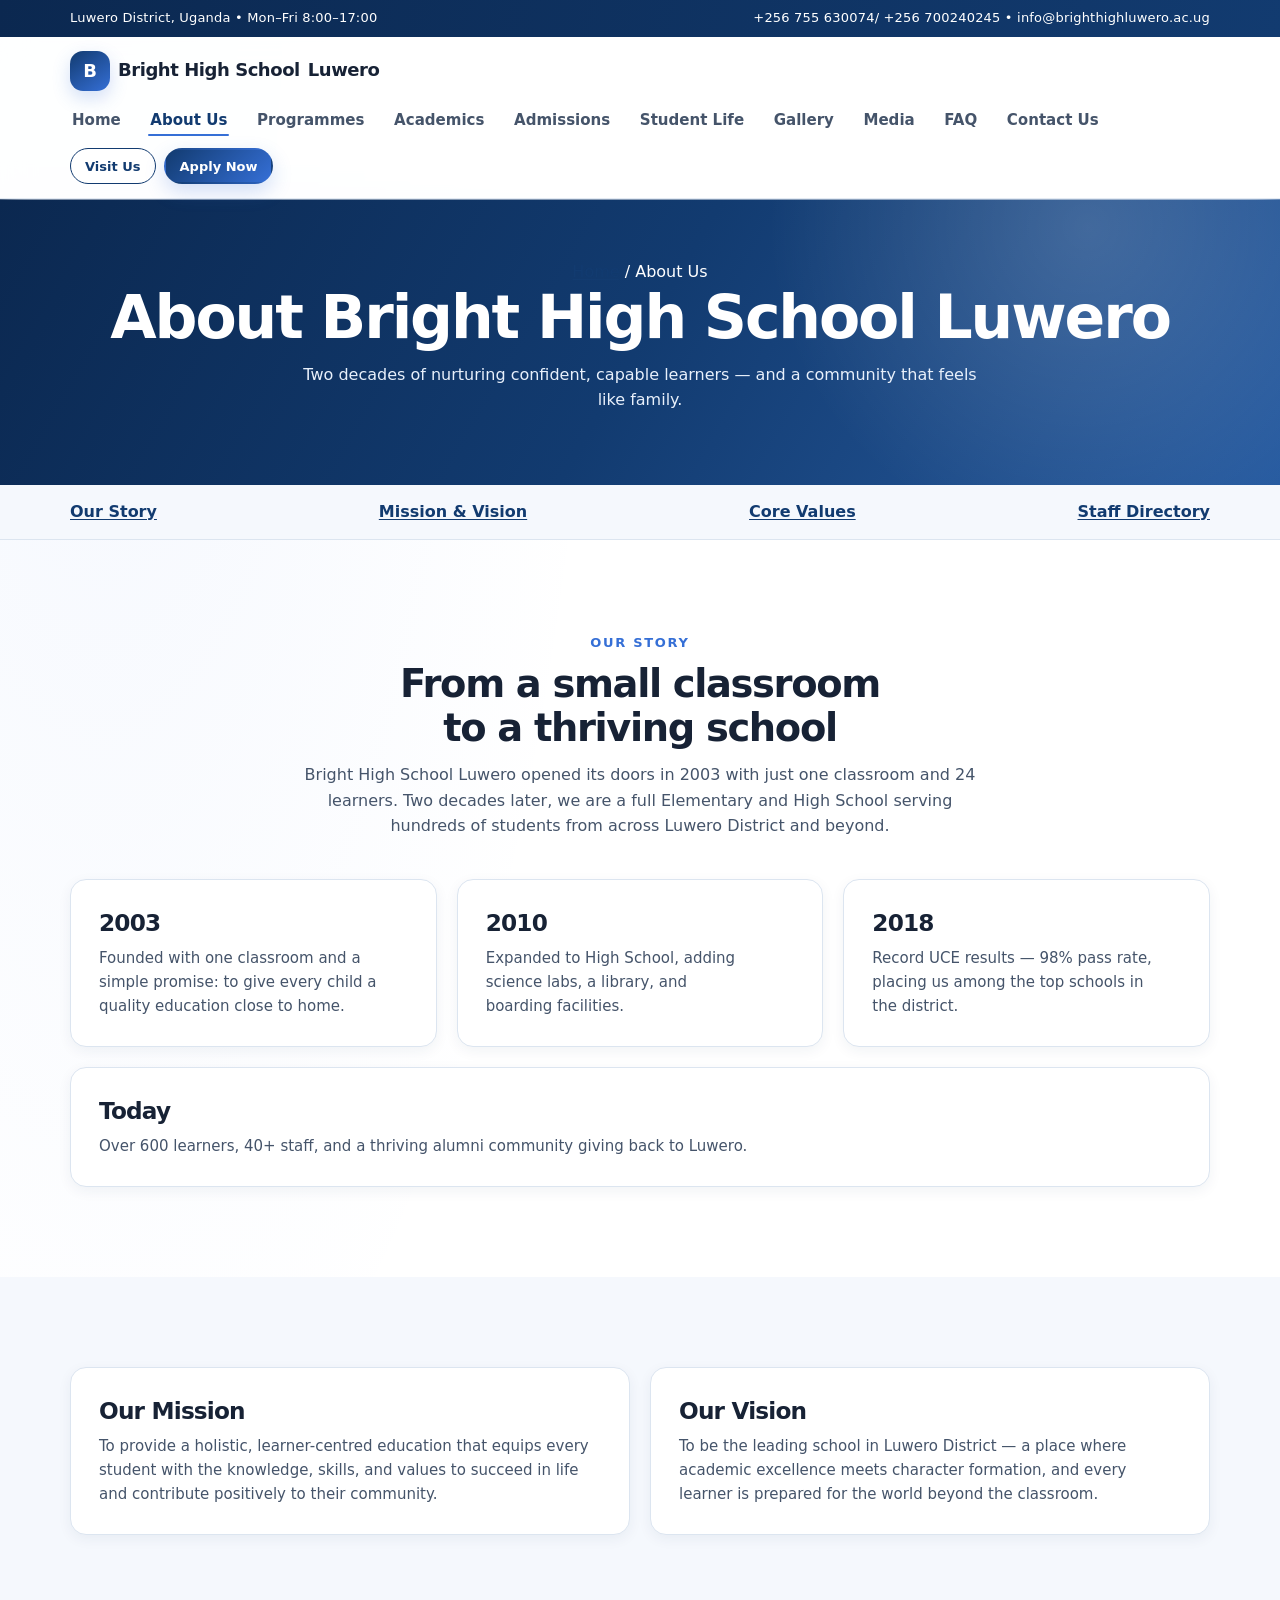
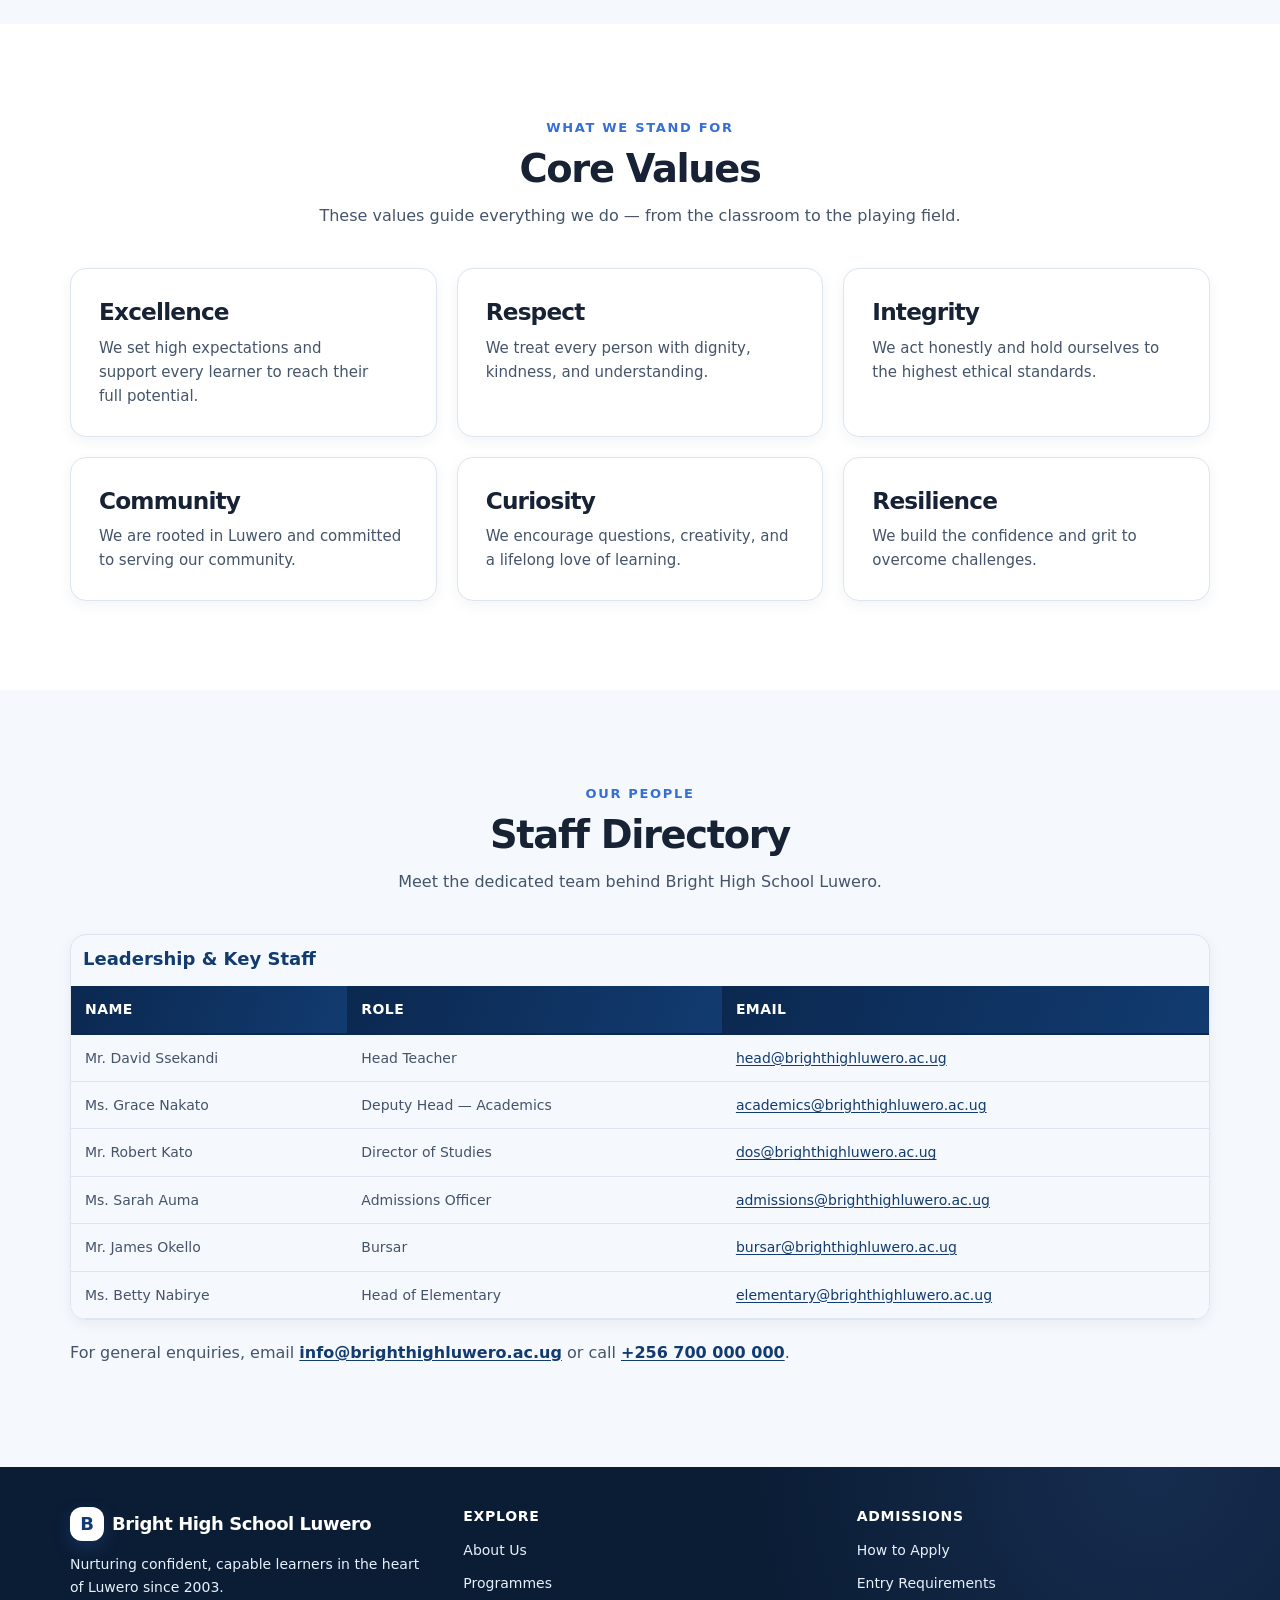
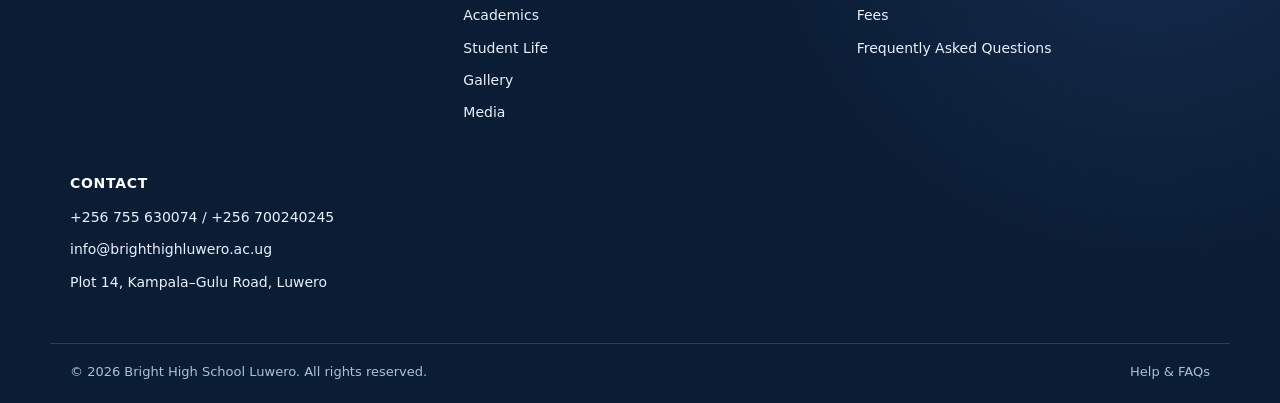
==== commit 5774e0c0: "Update contact information in about.html" ====
--- a/about.html
+++ b/about.html
@@ -14,7 +14,7 @@
     <div class="container">
       <span>Luwero District, Uganda • Mon–Fri 8:00–17:00</span>
       <span>
-        <a href="tel:+256755630074">+256 755 630074</a> •
+        <a href="tel:+256755630074">+256 755 630074/ +256 700240245</a> •
         <a href="mailto:info@brighthighluwero.ac.ug">info@brighthighluwero.ac.ug</a>
       </span>
     </div>
@@ -237,7 +237,7 @@
       <div>
         <h3>Contact</h3>
         <ul>
-          <li><a href="tel:+256755630074">+256 755 630074</a></li>
+          <li><a href="tel:+256755630074">+256 755 630074 / +256 700240245</a></li>
           <li><a href="mailto:info@brighthighluwero.ac.ug">info@brighthighluwero.ac.ug</a></li>
           <li>Plot 14, Kampala–Gulu Road, Luwero</li>
         </ul>
